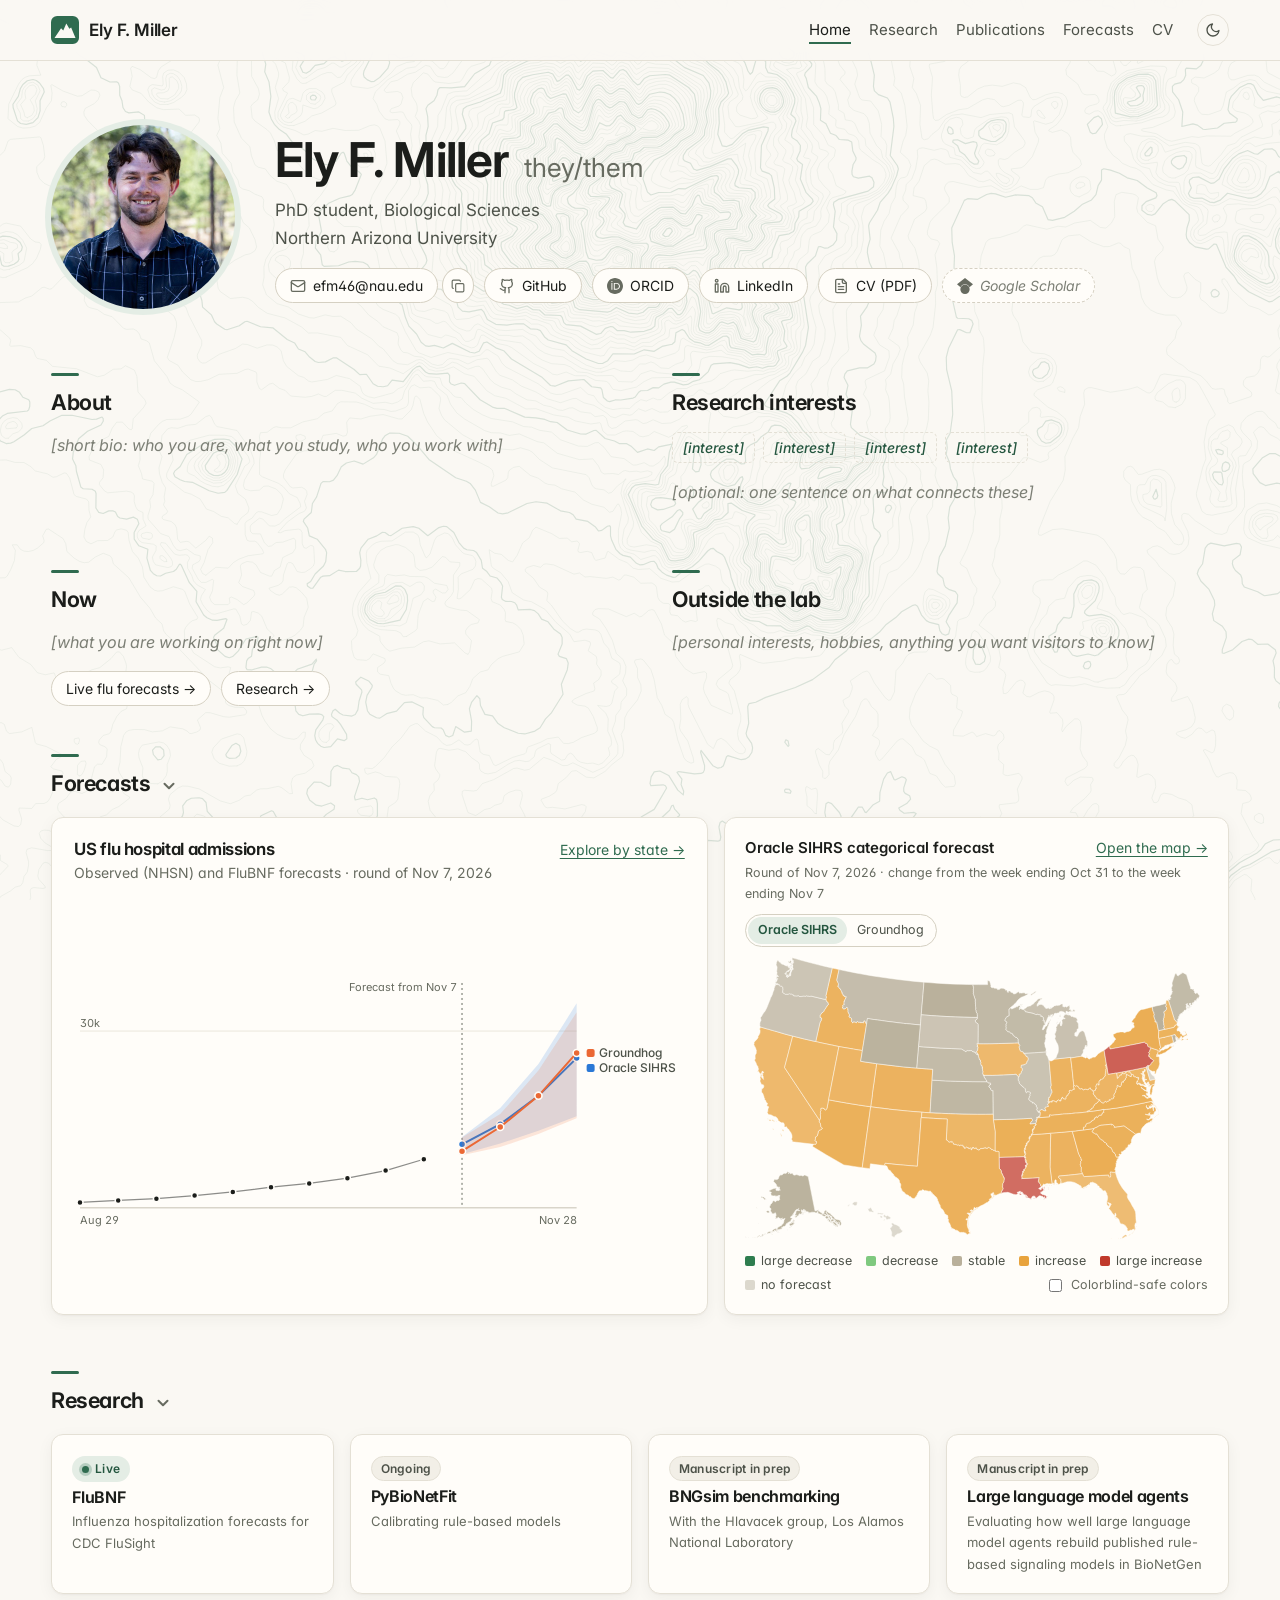
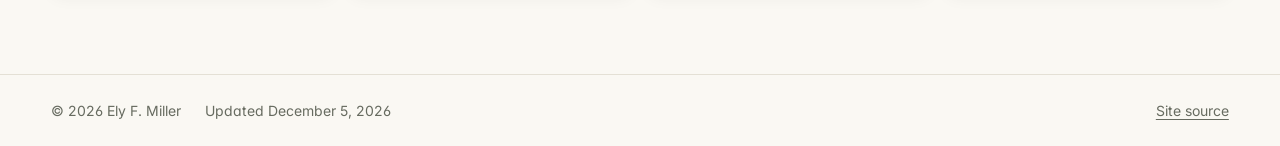
==== index.html @ 59edf456 "San Francisco Peaks site icon and header mark" ====
<!doctype html>
<html lang="en">
<head>
  <meta charset="utf-8">
  <meta name="viewport" content="width=device-width, initial-scale=1">
  <title>Ely F. Miller</title>
  <!-- TODO(Ely): one-sentence meta description for search results -->
  <meta name="description" content="Ely F. Miller, PhD student in Biological Sciences at Northern Arizona University.">
  <link rel="canonical" href="https://elymiller.com/">
  <link rel="icon" href="favicon.ico" sizes="any">
  <link rel="icon" href="images/icon.svg" type="image/svg+xml">
  <link rel="icon" href="images/favicon-32.png" type="image/png" sizes="32x32">
  <link rel="apple-touch-icon" href="images/apple-touch-icon.png">
  <meta property="og:type" content="profile">
  <meta property="og:site_name" content="Ely F. Miller">
  <meta property="og:title" content="Ely F. Miller">
  <meta property="og:description" content="Ely F. Miller, PhD student in Biological Sciences at Northern Arizona University.">
  <meta property="og:url" content="https://elymiller.com/">
  <meta property="og:image" content="https://elymiller.com/images/og-card.jpg">
  <meta property="og:image:width" content="1200">
  <meta property="og:image:height" content="630">
  <meta property="og:image:alt" content="Ely F. Miller, PhD student, Biological Sciences, Northern Arizona University">
  <meta name="twitter:card" content="summary_large_image">
  <script type="application/ld+json">
  {
    "@context": "https://schema.org",
    "@type": "Person",
    "@id": "https://elymiller.com/#ely",
    "name": "Ely F. Miller",
    "alternateName": ["Ely Miller", "Ely Finn Miller"],
    "url": "https://elymiller.com/",
    "image": "https://elymiller.com/images/ely.jpg",
    "jobTitle": "PhD student, Biological Sciences",
    "affiliation": {
      "@type": "CollegeOrUniversity",
      "name": "Northern Arizona University",
      "url": "https://nau.edu"
    },
    "email": "mailto:efm46@nau.edu",
    "sameAs": [
      "https://orcid.org/0000-0003-3480-8377",
      "https://github.com/elyfmiller",
      "https://linkedin.com/in/elymiller"
    ]
  }
  </script>
  <script>try{var t=localStorage.getItem("theme");if(t)document.documentElement.setAttribute("data-theme",t)}catch(e){}</script>
  <link rel="preconnect" href="https://fonts.googleapis.com">
  <link rel="preconnect" href="https://fonts.gstatic.com" crossorigin>
  <link rel="stylesheet" href="https://fonts.googleapis.com/css2?family=Inter:wght@400;500;600;700&display=swap">
  <link rel="stylesheet" href="assets/css/site.css">
  <script src="assets/js/site.js" defer></script>
  <script src="assets/js/usmap.js" defer></script>
  <script src="assets/js/home.js" defer></script>
</head>
<body>
<a class="skip" href="#main">Skip to content</a>
<header class="site-header">
  <div class="inner">
    <a class="brand" href="./">Ely F. Miller</a>
    <nav class="nav" aria-label="Main">
      <a href="./" aria-current="page">Home</a>
      <a href="research.html">Research</a>
      <a href="publications.html">Publications</a>
      <a href="forecasts.html">Forecasts</a>
      <a href="cv.html">CV</a>
    </nav>
    <button class="theme-toggle" type="button" aria-label="Toggle dark mode"></button>
  </div>
</header>

<main id="main">
  <section class="hero">
    <img class="photo" src="images/ely.jpg" alt="Ely F. Miller" width="168" height="168">
    <div>
      <h1>Ely F. Miller <span class="pronouns">they/them</span></h1>
      <p class="affil">PhD student, Biological Sciences<br>Northern Arizona University</p>
      <ul class="links" aria-label="Contact and profiles">
        <li><a href="mailto:efm46@nau.edu"><svg class="ic" aria-hidden="true"><use href="assets/icons.svg#mail"/></svg>efm46@nau.edu</a></li>
        <li><a href="https://github.com/elyfmiller"><svg class="ic" aria-hidden="true"><use href="assets/icons.svg#github"/></svg>GitHub</a></li>
        <li><a href="https://orcid.org/0000-0003-3480-8377"><svg class="ic" aria-hidden="true"><use href="assets/icons.svg#orcid"/></svg>ORCID</a></li>
        <li><a href="https://linkedin.com/in/elymiller"><svg class="ic" aria-hidden="true"><use href="assets/icons.svg#linkedin"/></svg>LinkedIn</a></li>
        <li><a href="files/Ely_Miller_CV.pdf"><svg class="ic" aria-hidden="true"><use href="assets/icons.svg#file"/></svg>CV (PDF)</a></li>
        <!-- TODO(Ely): replace href="#" with your Google Scholar profile URL -->
        <li><a class="todo-link" href="#"><svg class="ic" aria-hidden="true"><use href="assets/icons.svg#scholar"/></svg>Google Scholar</a></li>
      </ul>
    </div>
  </section>

  <div class="home-grid">
  <section>
    <h2>About</h2>
    <!-- TODO(Ely): short bio, 3–5 sentences, in your own words -->
    <p class="todo">short bio: who you are, what you study, who you work with</p>
  </section>

  <section>
    <h2>Research interests</h2>
    <!-- TODO(Ely): 4–6 short interest tags, then (optional) one sentence tying them together -->
    <ul class="tags">
      <li class="todo">interest</li>
      <li class="todo">interest</li>
      <li class="todo">interest</li>
      <li class="todo">interest</li>
    </ul>
    <p class="todo" style="margin-top:16px">optional: one sentence on what connects these</p>
  </section>

  <section>
    <h2>Now</h2>
    <!-- TODO(Ely): one or two lines on what you are working on this term; the
         links below point at pages that already exist -->
    <p class="todo">what you are working on right now</p>
    <ul class="links">
      <li><a href="forecasts.html">Live flu forecasts →</a></li>
      <li><a href="research.html">Research →</a></li>
    </ul>
  </section>

  <section>
    <h2>Outside the lab</h2>
    <!-- TODO(Ely): personal interests (optional, per the BIO 558 guidelines) -->
    <p class="todo">personal interests, hobbies, anything you want visitors to know</p>
  </section>
  </div>

  <!-- folded sections: open by default; the reader can close either -->
  <details class="fold" id="home-forecasts" open>
    <summary><h2>Forecasts</h2><svg class="chev" aria-hidden="true" viewBox="0 0 16 16"><path d="M4 6l4 4 4-4"/></svg></summary>
    <div class="home-fc">
      <div class="card spark" id="home-spark">
        <div class="spark-head">
          <h3>US flu hospital admissions</h3>
          <a class="go" href="forecasts.html">Explore by state →</a>
        </div>
        <p class="meta spark-meta">Observed (NHSN) and FluBNF forecasts</p>
        <div class="spark-plot"></div>
      </div>
      <div class="card map-card" id="home-map-card">
        <div class="map-head">
          <p class="map-title"><span id="home-map-model">Oracle SIHRS</span> categorical forecast</p>
          <a class="go" href="forecasts.html">Open the map →</a>
        </div>
        <p class="meta" id="home-map-when"></p>
        <div class="map-controls">
          <div class="seg" id="home-map-models" role="group" aria-label="Map model">
            <button type="button" data-v="oracle" aria-pressed="true">Oracle SIHRS</button>
            <button type="button" data-v="groundhog" aria-pressed="false">Groundhog</button>
          </div>
        </div>
        <div id="home-map"></div>
        <p class="map-legend" id="home-map-legend"></p>
      </div>
    </div>
  </details>

  <details class="fold" id="home-research" open>
    <summary><h2>Research</h2><svg class="chev" aria-hidden="true" viewBox="0 0 16 16"><path d="M4 6l4 4 4-4"/></svg></summary>
    <div class="featured">
      <a class="card" href="research.html#flubnf"><span class="badge live">Live</span>
        <h3>FluBNF</h3><p class="meta">Influenza hospitalization forecasts for CDC FluSight</p></a>
      <a class="card" href="research.html#pybnf"><span class="badge">Ongoing</span>
        <h3>PyBioNetFit</h3><p class="meta">Calibrating rule-based models</p></a>
      <a class="card" href="research.html#bngsim"><span class="badge">Manuscript in prep</span>
        <h3>BNGsim benchmarking</h3><p class="meta">With the Hlavacek group, Los Alamos National Laboratory</p></a>
      <a class="card" href="research.html#llm-agents"><span class="badge">Manuscript in prep</span>
        <h3>Large language model agents</h3><p class="meta">Evaluating how well large language model agents rebuild published rule-based signaling models in BioNetGen</p></a>
    </div>
  </details>
</main>

<footer class="site-footer">
  <div class="inner">
    <span>© <span id="year">2026</span> Ely F. Miller</span>
    <a href="https://github.com/elyfmiller/elyfmiller.github.io">Site source</a>
  </div>
</footer>
<!-- Cloudflare Web Analytics --><script type='module' src='https://static.cloudflareinsights.com/beacon.min.js' data-cf-beacon='{"token": "0192b30b4e644f01b9b6b299fce53ac3"}'></script><!-- End Cloudflare Web Analytics -->
</body>
</html>
---- assets/css/site.css ----
/* elymiller.com — one stylesheet for every page.
   One sans-serif (Inter, system fallback), one accent (pine), light + dark. */

/* Palette "Ponderosa": warm paper, pine-green accent; dark mode is a
   Flagstaff dark-sky night. Chart series colors are validated against both
   surfaces (scripts: dataviz validate_palette.js). */
:root {
  color-scheme: light;
  --bg: #faf8f3;
  --surface: #f2efe7;
  --card: #fffdf9;
  --ink: #1b1d1a;
  --ink-2: #4d5249;
  --muted: #676b60;
  --rule: #e4e0d5;
  --rule-2: #d5d0c2;
  --accent: #2f6b4f;          /* the one accent: pine */
  --accent-soft: #e4ede5;
  --accent-ink: #24563f;
  --todo: #7c7f75;
  --shadow: 0 1px 2px rgb(40 36 20 / 0.04), 0 4px 16px rgb(40 36 20 / 0.05);

  /* chart roles (validated categorical slots 1-3 + neutral baseline) */
  --chart-surface: #faf8f3;
  --grid: #ebe7dc;
  --axis: #c6c1b3;
  --obs: #1b1d1a;
  --s-oracle: #2a78d6;
  --s-groundhog: #eb6834;
  --s-ensemble: #1baf7a;
  --s-baseline: #898781;

  /* rate-change map: FluBNF's scale (flubnf app/ui/static/nau.css), the
     same in both themes, and its colourblind-safe alternative */
  --cat-0: #2e7d4f; --cat-1: #7fc97f; --cat-2: #b9b09b; --cat-3: #e8a33d; --cat-4: #c0392b;
  --cvd-0: #2c7bb6; --cvd-1: #abd9e9; --cvd-2: #b9b09b; --cvd-3: #fdae61; --cvd-4: #d7191c;
  --map-nodata: #dcd8cd;

  /* background contours (assets/img/topo.svg) */
  --topo-ink: rgb(47 107 79 / 0.16);

  --font: "Inter", system-ui, -apple-system, "Segoe UI", Roboto, sans-serif;
  --measure: 46rem;
  --wide: 64rem;
  --page: 90rem;                          /* widest the layout grows */
  --gutter: clamp(16px, 4vw, 56px);       /* side padding, scales with the window */
  --prose: 72ch;                          /* longest comfortable text line */
  --radius: 12px;
}

@media (prefers-color-scheme: dark) {
  :root:where(:not([data-theme="light"])) {
    color-scheme: dark;
    --bg: #0e1116;
    --surface: #151920;
    --card: #12161c;
    --ink: #eef0ea;
    --ink-2: #b9beb3;
    --muted: #8d9389;
    --rule: #232830;
    --rule-2: #313741;
    --accent: #8fd1a8;
    --accent-soft: #1a2a21;
    --accent-ink: #a6dcba;
    --todo: #858a80;
    --shadow: none;
    --chart-surface: #0e1116;
    --grid: #1f242b;
    --axis: #3a4048;
    --obs: #eef0ea;
    --s-oracle: #3987e5;
    --s-groundhog: #d95926;
    --s-ensemble: #199e70;
    --s-baseline: #9a988f;
    --map-nodata: #2a3038;
    --topo-ink: rgb(143 209 168 / 0.12);
  }
}
:root[data-theme="dark"] {
  color-scheme: dark;
  --bg: #0e1116;
  --surface: #151920;
  --card: #12161c;
  --ink: #eef0ea;
  --ink-2: #b9beb3;
  --muted: #8d9389;
  --rule: #232830;
  --rule-2: #313741;
  --accent: #8fd1a8;
  --accent-soft: #1a2a21;
  --accent-ink: #a6dcba;
  --todo: #858a80;
  --shadow: none;
  --chart-surface: #0e1116;
  --grid: #1f242b;
  --axis: #3a4048;
  --obs: #eef0ea;
  --s-oracle: #3987e5;
  --s-groundhog: #d95926;
  --s-ensemble: #199e70;
  --s-baseline: #9a988f;
  --map-nodata: #2a3038;
  --topo-ink: rgb(143 209 168 / 0.12);
}

*, *::before, *::after { box-sizing: border-box; }
html { -webkit-text-size-adjust: 100%; }
body {
  margin: 0;
  background: var(--bg);
  color: var(--ink);
  font-family: var(--font);
  font-size: 17px;
  line-height: 1.65;
  font-feature-settings: "cv11", "ss01";
}
/* site-wide background: unlabelled contour lines of the terrain around
   Flagstaff (scripts/build_topo.py), drawn as a mask so the colour follows
   the theme */
body::before {
  content: ""; position: fixed; inset: 0; z-index: -1; pointer-events: none;
  background: var(--topo-ink);
  -webkit-mask: url("../img/topo.svg") center / cover no-repeat;
  mask: url("../img/topo.svg") center / cover no-repeat;
}
img { max-width: 100%; height: auto; display: block; }
a { color: var(--accent); text-decoration-thickness: 1px; text-underline-offset: 3px; }
a:hover { text-decoration-thickness: 2px; }
:focus-visible { outline: 2px solid var(--accent); outline-offset: 2px; border-radius: 4px; }

.skip { position: absolute; left: -999px; }
.skip:focus { left: 16px; top: 8px; background: var(--bg); padding: 4px 8px; z-index: 10; }

/* ---------- header / nav ---------- */
.site-header {
  border-bottom: 1px solid var(--rule);
  position: sticky; top: 0; z-index: 5;
  background: color-mix(in srgb, var(--bg) 92%, transparent);
  backdrop-filter: saturate(1.2) blur(8px);
}
.site-header .inner {
  max-width: var(--page); margin: 0 auto; padding: 14px var(--gutter);
  display: flex; align-items: center; gap: 24px; flex-wrap: wrap;
}
.brand { font-weight: 600; color: var(--ink); text-decoration: none; letter-spacing: -0.01em; display: inline-flex; align-items: center; gap: 10px; }
/* the San Francisco Peaks mark (scripts/build_icons.py), cut out of an
   accent tile so it follows the theme */
.brand::before {
  content: ""; flex: none; width: 28px; height: 28px; background: var(--accent);
  -webkit-mask: url("../img/mark.svg") center / contain no-repeat;
  mask: url("../img/mark.svg") center / contain no-repeat;
}
.nav { display: flex; gap: 4px 18px; flex-wrap: wrap; margin-left: auto; align-items: center; }
.nav a { color: var(--ink-2); text-decoration: none; font-size: 15px; padding: 2px 0; }
.nav a:hover { color: var(--ink); }
.nav a[aria-current="page"] { color: var(--ink); box-shadow: inset 0 -2px 0 var(--accent); }
.theme-toggle {
  border: 1px solid var(--rule); background: transparent; color: var(--ink-2);
  border-radius: 999px; width: 32px; height: 32px; cursor: pointer;
  display: inline-grid; place-items: center; padding: 0;
}
.theme-toggle:hover { color: var(--ink); border-color: var(--muted); }
.theme-toggle svg { width: 16px; height: 16px; }

/* ---------- layout ---------- */
main { max-width: var(--page); margin: 0 auto; padding: clamp(36px, 5vw, 64px) var(--gutter) 80px; }
/* long-form text keeps a readable line length inside the wide layout */
main > p, main section > p, .lede, p.todo, .people, .cv-text, details.table-view, .chart-note,
.cv-body .cv-row h3, .cv-body .cv-row .meta, .cv-body .cv-row ul, .pub-list > li > div { max-width: var(--prose); }
h1, h2, h3 { line-height: 1.2; letter-spacing: -0.02em; font-weight: 650; }
h1 { font-size: clamp(2rem, 5vw, 2.6rem); margin: 0 0 8px; }
h2 { font-size: 1.35rem; margin: 64px 0 16px; }
main h2::before { content: ""; display: block; width: 28px; height: 3px; border-radius: 2px; background: var(--accent); margin-bottom: 14px; }
.card h2::before, .project h2::before { display: none; }
h3 { font-size: 1.05rem; margin: 28px 0 6px; }
p { margin: 0 0 16px; }
.lede { color: var(--ink-2); font-size: 1.1rem; }
.eyebrow { font-size: 13px; text-transform: uppercase; letter-spacing: 0.08em; color: var(--muted); margin: 0 0 8px; }
section > h2:first-child { margin-top: 0; }
section + section { margin-top: 64px; }
hr { border: 0; border-top: 1px solid var(--rule); margin: 48px 0; }

/* ---------- prose placeholders (Ely writes these) ---------- */
.todo {
  color: var(--todo); font-style: italic; font-size: 0.95em;
}
.todo::before { content: "["; } .todo::after { content: "]"; }
p.todo, li.todo, div.todo { display: block; }

/* ---------- home hero ---------- */
.hero { display: grid; grid-template-columns: 184px 1fr; gap: 40px; align-items: center; }
.hero h1 { font-size: clamp(2.2rem, 5.5vw, 3rem); }
.photo {
  width: 184px; height: 184px; border-radius: 50%; object-fit: cover;
  background: var(--surface); box-shadow: 0 0 0 6px var(--accent-soft);
}
.photo-slot {
  display: grid; place-items: center; color: var(--todo); font-size: 13px; font-style: italic; text-align: center; padding: 16px;
}
.pronouns { color: var(--muted); font-weight: 400; font-size: 0.55em; letter-spacing: 0; margin-left: 6px; white-space: nowrap; }
.affil { margin: 4px 0 16px; color: var(--ink-2); }
.links { display: flex; flex-wrap: wrap; gap: 8px 10px; padding: 0; margin: 0; list-style: none; }
.links a, .btn {
  display: inline-flex; align-items: center; gap: 7px;
  border: 1px solid var(--rule-2); border-radius: 999px; padding: 5px 14px;
  font-size: 14px; color: var(--ink); text-decoration: none; background: var(--card);
}
.links a:hover, .btn:hover { border-color: var(--accent); color: var(--accent); }
.btn.primary { background: var(--accent); border-color: var(--accent); color: var(--bg); font-weight: 500; }
.btn.primary:hover { color: var(--bg); filter: brightness(1.08); }
.ic { width: 16px; height: 16px; flex: none; color: var(--muted); }
.links li.has-copy { display: inline-flex; gap: 4px; }
.copy-btn {
  display: inline-grid; place-items: center; align-self: stretch; aspect-ratio: 1; min-width: 32px; padding: 0; cursor: pointer;
  border: 1px solid var(--rule-2); border-radius: 50%; background: var(--card); color: var(--ink);
}
.copy-btn:hover { border-color: var(--accent); }
.copy-btn:hover .ic { color: var(--accent); }
.copy-btn .ic { width: 14px; height: 14px; }
.sr-only { position: absolute; width: 1px; height: 1px; overflow: hidden; clip: rect(0 0 0 0); white-space: nowrap; }
a:hover .ic, .btn.primary .ic { color: currentColor; }
.links .todo-link { color: var(--todo); font-style: italic; border-style: dashed; }

.tags { display: flex; flex-wrap: wrap; gap: 8px; padding: 0; margin: 0; list-style: none; }
.tags li { background: var(--accent-soft); color: var(--accent-ink); border-radius: 6px; padding: 3px 10px; font-size: 14px; font-weight: 500; }
.tags li.todo { background: transparent; border: 1px dashed var(--rule); }

/* ---------- entries (research, CV, pubs) ---------- */
.entry { padding: 20px 0; border-top: 1px solid var(--rule); }
.entry:first-of-type { border-top: 0; padding-top: 0; }
.entry h3 { margin: 0 0 4px; }
.meta { color: var(--muted); font-size: 14px; margin: 0 0 8px; }
.people { font-size: 15px; color: var(--ink-2); margin: 8px 0 0; }
.people strong { font-weight: 600; color: var(--ink); }
.cv-row { display: grid; grid-template-columns: 9rem 1fr; gap: 4px 24px; padding: 14px 0; border-top: 1px solid var(--rule); }
.cv-row:first-of-type { border-top: 0; }
.cv-row .when { color: var(--muted); font-size: 14px; padding-top: 2px; font-variant-numeric: tabular-nums; }
.cv-row h3 { margin: 0; font-size: 1rem; }
.pubs { padding-left: 1.2em; }
.pubs li { margin-bottom: 14px; }

/* CV-style bullet lists and skill table */
.cv-row ul, .entry ul { margin: 6px 0 0; padding-left: 1.1em; font-size: 15px; color: var(--ink-2); }
.cv-row li, .entry li { margin-bottom: 6px; }
.cv-text { font-size: 15px; color: var(--ink-2); margin: 4px 0; }
.cv-row .meta { margin-bottom: 4px; }
.toc { margin-top: 24px; font-size: 14px; color: var(--muted); line-height: 2; }
.toc a { color: var(--ink-2); text-decoration: none; white-space: nowrap; }
.toc a:hover { color: var(--accent); }
.skills { display: grid; grid-template-columns: 12rem 1fr; gap: 10px 24px; margin: 0; font-size: 15px; }
.skills dt { font-weight: 600; }
.skills dd { margin: 0; color: var(--ink-2); }
.entry h3 .meta { font-weight: 400; font-size: 14px; }
section[id] { scroll-margin-top: 80px; }

/* ---------- footer ---------- */
.site-footer { border-top: 1px solid var(--rule); color: var(--muted); font-size: 14px; }
.site-footer .inner { max-width: var(--page); margin: 0 auto; padding: 24px var(--gutter); display: flex; gap: 12px 24px; flex-wrap: wrap; justify-content: space-between; }
.site-footer a { color: var(--muted); }
.site-footer .updated { margin-right: auto; }

/* ---------- forecast page ---------- */
.controls { display: flex; flex-wrap: wrap; gap: 12px 20px; align-items: end; margin: 24px 0 12px; }
.control { display: flex; flex-direction: column; gap: 4px; font-size: 13px; color: var(--muted); }
.control select {
  font: inherit; font-size: 15px; color: var(--ink); background: var(--bg);
  border: 1px solid var(--rule); border-radius: 8px; padding: 6px 30px 6px 10px; min-width: 11rem;
  appearance: none;
  background-image: linear-gradient(45deg, transparent 50%, var(--muted) 50%), linear-gradient(135deg, var(--muted) 50%, transparent 50%);
  background-position: calc(100% - 15px) 55%, calc(100% - 10px) 55%;
  background-size: 5px 5px; background-repeat: no-repeat;
}
.toggles { display: flex; flex-wrap: wrap; gap: 6px 8px; }
.chip {
  display: inline-flex; align-items: center; gap: 8px; cursor: pointer; user-select: none;
  border: 1px solid var(--rule); border-radius: 999px; padding: 4px 12px 4px 10px; font-size: 14px; color: var(--ink);
  white-space: nowrap;
}
.chip input { position: absolute; opacity: 0; pointer-events: none; }
.chip .sw { width: 12px; height: 12px; border-radius: 3px; background: var(--c); }
.chip:has(input:not(:checked)) { color: var(--muted); }
.chip:has(input:not(:checked)) .sw { background: transparent; box-shadow: inset 0 0 0 1.5px var(--c); }
.chip:has(input:focus-visible) { outline: 2px solid var(--accent); outline-offset: 2px; }
.chip.baseline .sw { background: repeating-linear-gradient(90deg, var(--c) 0 4px, transparent 4px 6px); }

.chart-wrap { position: relative; margin: 8px 0 0; scroll-margin-top: 80px; }
.chart-wrap svg { width: 100%; height: auto; display: block; overflow: visible; }
.chart-wrap .grid line { stroke: var(--grid); stroke-width: 1; }
.chart-wrap .axis text { fill: var(--muted); font-size: 12px; font-variant-numeric: tabular-nums; }
.chart-wrap .axis .base { stroke: var(--axis); }
.chart-wrap .refline { stroke: var(--muted); stroke-dasharray: 2 3; }
.chart-wrap .reflabel { fill: var(--muted); font-size: 12px; }
.chart-wrap .obs-line { fill: none; stroke: var(--obs); stroke-width: 1.5; opacity: 0.55; }
.chart-wrap .obs-dot { fill: var(--obs); stroke: var(--chart-surface); stroke-width: 2; }
.chart-wrap .obs-dot.later { fill: var(--chart-surface); stroke: var(--obs); stroke-width: 1.5; }
.chart-wrap .crosshair { stroke: var(--muted); stroke-width: 1; }
.chart-wrap .dlabel { font-size: 12px; fill: var(--ink-2); }
.tooltip {
  position: absolute; pointer-events: none; z-index: 3;
  background: var(--bg); border: 1px solid var(--rule); border-radius: 8px;
  box-shadow: 0 6px 24px rgb(0 0 0 / 0.12); padding: 10px 12px; font-size: 13px; line-height: 1.45;
  min-width: 14rem; max-width: 20rem;
}
.tooltip .tt-date { font-weight: 600; margin-bottom: 4px; }
.tooltip table { border-collapse: collapse; width: 100%; font-variant-numeric: tabular-nums; }
.tooltip td { padding: 1px 0; vertical-align: top; }
.tooltip td + td { text-align: right; padding-left: 12px; }
.tooltip .key { display: inline-block; width: 10px; height: 10px; border-radius: 2px; margin-right: 6px; vertical-align: -1px; }
.tooltip .rng { color: var(--muted); font-size: 12px; }
.legend { display: flex; flex-wrap: wrap; gap: 6px 18px; font-size: 13px; color: var(--ink-2); margin: 12px 0 0; padding: 0; list-style: none; }
.legend .k { display: inline-block; vertical-align: -2px; margin-right: 6px; }
.chart-note { font-size: 13px; color: var(--muted); margin-top: 12px; }
.empty { padding: 40px 0; color: var(--muted); text-align: center; }
/* forecast page: controls + rate-change map, actions under the chart */
.fc-top { display: grid; grid-template-columns: minmax(0, 1fr); gap: 0 32px; align-items: start; }
/* wide screens: the map stays in view beside the chart, so a click on a
   state updates the chart next to it */
@media (min-width: 1100px) {
  .fc-top { grid-template-columns: minmax(0, 1fr) minmax(24rem, 31rem); }
  .fc-top .fc-map-box { margin-top: 0; position: sticky; top: 76px; }
}
.control .seg { align-self: flex-start; }
.control .seg button { font-size: 13px; white-space: nowrap; }
.control select:disabled { opacity: .5; }
.fc-map-box { margin: 32px 0 12px; font-size: 13px; color: var(--muted); }
.fc-map-box > summary { cursor: pointer; margin-bottom: 8px; color: var(--ink-2); }
.fc-map-box > summary .hint { color: var(--muted); }
.map-card { padding: 16px 18px 12px; }
.map-head { display: flex; flex-wrap: wrap; justify-content: space-between; align-items: baseline; gap: 2px 16px; }
.map-title { margin: 0; font-weight: 600; font-size: 15px; color: var(--ink); }
.map-head .meta { margin: 0; font-size: 12.5px; }
.map-controls { display: flex; flex-wrap: wrap; gap: 8px; margin: 10px 0 4px; }
.map-controls .seg button { font-size: 12.5px; padding: 3px 10px; white-space: nowrap; }
.map-extra { display: flex; flex-wrap: wrap; align-items: center; gap: 6px; margin-top: 4px; }
.map-extra .hint { margin-left: auto; font-size: 12px; }
.loc-chip {
  font: inherit; font-size: 12.5px; color: var(--ink-2); background: var(--card); cursor: pointer;
  border: 1px solid var(--rule-2); border-radius: 999px; padding: 2px 10px 2px 7px;
  display: inline-flex; align-items: center; gap: 6px;
}
.loc-chip:hover { border-color: var(--accent); color: var(--ink); }
.loc-chip[aria-pressed="true"] { border-color: var(--accent); box-shadow: 0 0 0 1px var(--accent); color: var(--ink); }

/* the map itself (assets/js/usmap.js) */
.usmap-wrap { position: relative; }
.usmap { width: 100%; height: auto; display: block; touch-action: manipulation; }
.usmap-wrap.zoomed .usmap { cursor: grab; }
.usmap .st { stroke: var(--card); stroke-width: 1; cursor: pointer; stroke-linejoin: round; transition: fill-opacity .12s; }
.usmap .st:hover { stroke: var(--ink); stroke-width: 1.6; }
.usmap .st.sel { stroke: var(--accent); stroke-width: 2.8; }
.usmap .st:focus { outline: none; }
.usmap .st:focus-visible { stroke: var(--ink); stroke-width: 3; }
.usmap .c0, .map-legend .c0, .sw.c0 { fill: var(--cat-0); background: var(--cat-0); }
.usmap .c1, .map-legend .c1, .sw.c1 { fill: var(--cat-1); background: var(--cat-1); }
.usmap .c2, .map-legend .c2, .sw.c2 { fill: var(--cat-2); background: var(--cat-2); }
.usmap .c3, .map-legend .c3, .sw.c3 { fill: var(--cat-3); background: var(--cat-3); }
.usmap .c4, .map-legend .c4, .sw.c4 { fill: var(--cat-4); background: var(--cat-4); }
.usmap .nd, .sw.nd { fill: var(--map-nodata); background: var(--map-nodata); }
.map-cvd .c0 { fill: var(--cvd-0); background: var(--cvd-0); }
.map-cvd .c1 { fill: var(--cvd-1); background: var(--cvd-1); }
.map-cvd .c3 { fill: var(--cvd-3); background: var(--cvd-3); }
.map-cvd .c4 { fill: var(--cvd-4); background: var(--cvd-4); }
.usmap-tip {
  position: absolute; pointer-events: none; z-index: 3; min-width: 13rem; max-width: 16rem;
  background: var(--bg); border: 1px solid var(--rule); border-radius: 10px;
  box-shadow: 0 6px 24px rgb(0 0 0 / 0.14); padding: 9px 12px; font-size: 12.5px; line-height: 1.45; color: var(--ink-2);
}
.usmap-tip b { color: var(--ink); font-size: 13px; }
.usmap-tip .muted { color: var(--muted); }
.cat-rows { list-style: none; padding: 0; margin: 6px 0 0; font-variant-numeric: tabular-nums; }
.cat-rows li { display: flex; align-items: center; gap: 7px; }
.cat-rows li.top { color: var(--ink); font-weight: 600; }
.cat-rows .pct { margin-left: auto; padding-left: 12px; }
.sw { display: inline-block; width: 10px; height: 10px; border-radius: 2px; flex: none; }
.map-legend { display: flex; flex-wrap: wrap; align-items: center; gap: 4px 14px; font-size: 12.5px; color: var(--ink-2); margin: 10px 0 0; }
.map-legend > span { display: inline-flex; align-items: center; gap: 6px; }
.map-legend .cvd-switch { margin-left: auto; display: inline-flex; align-items: center; gap: 6px; cursor: pointer; color: var(--muted); }
.fc-actions { display: flex; flex-wrap: wrap; gap: 8px; margin-top: 16px; }
.fc-actions .btn { cursor: pointer; font-family: inherit; }
.fc-actions .btn.copied { border-color: var(--accent); color: var(--accent-ink); background: var(--accent-soft); }
.legend .scale-note { color: var(--muted); font-style: italic; }
details.table-view { margin-top: 16px; font-size: 14px; }
details.table-view summary { cursor: pointer; color: var(--ink-2); }
.table-scroll { overflow-x: auto; }
table.data { border-collapse: collapse; width: 100%; font-variant-numeric: tabular-nums; margin-top: 8px; }
table.data th, table.data td { text-align: right; padding: 6px 10px; border-bottom: 1px solid var(--rule); white-space: nowrap; }
table.data th:first-child, table.data td:first-child { text-align: left; }
table.data th { font-weight: 600; color: var(--ink-2); font-size: 13px; }

.model-cards { display: grid; grid-template-columns: repeat(auto-fit, minmax(16rem, 1fr)); gap: 16px; margin-top: 16px; }
.card { border: 1px solid var(--rule); border-radius: var(--radius); padding: 18px 20px; background: var(--card); box-shadow: var(--shadow); }
.card h3 { margin: 0 0 2px; display: flex; align-items: center; gap: 8px; }
.card h3 .sw { width: 12px; height: 12px; border-radius: 3px; background: var(--c); flex: none; }
.card code { font-size: 13px; color: var(--muted); }
.disease { display: grid; grid-template-columns: 9rem 1fr; gap: 4px 24px; padding: 14px 0; border-top: 1px solid var(--rule); }
.disease:first-of-type { border-top: 0; }
.status { font-size: 12px; font-weight: 600; text-transform: uppercase; letter-spacing: 0.06em; color: var(--muted); }
.status.live { color: var(--accent); }


/* ---------- shared bits ---------- */
.badge {
  display: inline-flex; align-items: center; gap: 6px; font-size: 12px; font-weight: 600;
  letter-spacing: 0.02em; padding: 2px 9px; border-radius: 999px; white-space: nowrap;
  background: var(--surface); color: var(--ink-2); border: 1px solid var(--rule);
}
.badge.live { background: var(--accent-soft); color: var(--accent-ink); border-color: transparent; }
.badge.live::before { content: ""; width: 7px; height: 7px; border-radius: 50%; background: var(--accent); box-shadow: 0 0 0 3px color-mix(in srgb, var(--accent) 25%, transparent); }
.pill-links { display: flex; flex-wrap: wrap; gap: 6px 8px; margin: 14px 0 0; padding: 0; list-style: none; }
.pill-links a {
  display: inline-flex; align-items: center; gap: 5px; font-size: 13px; font-weight: 500;
  padding: 3px 10px; border-radius: 999px; border: 1px solid var(--rule-2); color: var(--ink); text-decoration: none;
}
.pill-links a, .pill-links button { font-family: inherit; background: var(--card); cursor: pointer; }
.pill-links button {
  display: inline-flex; align-items: center; gap: 5px; font-size: 13px; font-weight: 500;
  padding: 3px 10px; border-radius: 999px; border: 1px solid var(--rule-2); color: var(--ink-2);
}
.pill-links a:hover, .pill-links button:hover { border-color: var(--accent); color: var(--accent); }
.pill-links button.copied, .copy-btn.copied { border-color: var(--accent); color: var(--accent-ink); background: var(--accent-soft); }
.pill-links button.copied .ic, .copy-btn.copied .ic { color: var(--accent); }
.pill-links .ic { width: 13px; height: 13px; }
details.more { margin-top: 6px; }
details.more > summary {
  cursor: pointer; font-size: 14px; color: var(--accent); list-style: none; display: inline-flex; align-items: center; gap: 6px;
}
details.more > summary::-webkit-details-marker { display: none; }
details.more > summary::before { content: "+"; font-weight: 600; width: 1em; text-align: center; }
details.more[open] > summary::before { content: "–"; }
details.more[open] > summary .closed, details.more:not([open]) > summary .opened { display: none; }

/* ---------- home: current work strip ---------- */
.featured { display: grid; gap: 16px; grid-template-columns: repeat(2, minmax(0, 1fr)); }
.home-grid { display: grid; grid-template-columns: repeat(auto-fit, minmax(min(100%, 26rem), 1fr)); gap: 0 clamp(32px, 5vw, 72px); margin-top: 64px; }
.home-grid > section { margin-top: 0; padding-bottom: 48px; }
.home-grid > section h2 { margin-top: 0; }
.featured .card { display: block; text-decoration: none; color: var(--ink); transition: border-color .15s, transform .15s; }
.featured a.card:hover { border-color: var(--accent); transform: translateY(-1px); }
.featured .card h3 { margin: 6px 0 4px; font-size: 1rem; }
.featured .card .meta { margin: 0; font-size: 13px; }
.spark { padding: 20px 22px 14px; }
/* home: the forecast chart and the map side by side on wide screens */
.home-fc { display: grid; gap: 16px; grid-template-columns: minmax(0, 1fr); align-items: stretch; }
.home-fc .map-card .go { font-size: 14px; color: var(--accent); }
.home-fc .map-card > .meta { margin: 2px 0 0; font-size: 12.5px; }

/* home: sections the reader can fold away (open by default) */
details.fold > summary {
  list-style: none; cursor: pointer; display: flex; align-items: flex-end; gap: 10px;
  margin: 0 0 20px; width: fit-content;
}
details.fold > summary::-webkit-details-marker { display: none; }
details.fold > summary h2 { margin: 0; }
details.fold + details.fold { margin-top: 56px; }
details.fold:not([open]) > summary { margin-bottom: 0; }
.chev {
  width: 18px; height: 18px; margin-bottom: 2px; fill: none; stroke: var(--muted);
  stroke-width: 1.8; stroke-linecap: round; stroke-linejoin: round; transition: transform .15s;
}
details.fold:not([open]) .chev { transform: rotate(-90deg); }
details.fold > summary:hover .chev { stroke: var(--accent); }
.spark-head { display: flex; justify-content: space-between; align-items: baseline; gap: 12px; flex-wrap: wrap; }
.spark-head h3 { margin: 0; font-size: 1.05rem; }
.spark-head .meta { margin: 0; }
.spark svg { width: 100%; height: auto; display: block; margin-top: 10px; overflow: visible; }
.spark .go { font-size: 14px; color: var(--accent); }
.spark .s-band { opacity: 0.16; }
.spark .s-line { fill: none; stroke-width: 2; stroke-linecap: round; }
.spark .s-obs { fill: var(--obs); stroke: var(--card); stroke-width: 1.5; }
.spark .s-obs-line { fill: none; stroke: var(--obs); stroke-width: 1.25; opacity: .5; }
.spark .s-ref { stroke: var(--muted); stroke-dasharray: 2 3; }
.spark text { font-size: 11px; fill: var(--muted); font-variant-numeric: tabular-nums; }
.spark text.lab { fill: var(--ink-2); font-size: 12px; font-weight: 500; }
@media (min-width: 1100px) {
  .featured { grid-template-columns: repeat(4, minmax(0, 1fr)); }
  .home-fc { grid-template-columns: minmax(0, 1.3fr) minmax(0, 1fr); }
  .home-fc .spark { display: flex; flex-direction: column; }
  .home-fc .spark .spark-plot { flex: 1; display: flex; align-items: center; }
  .home-fc .spark .spark-plot svg { width: 100%; }
}

/* ---------- research: project cards ---------- */
.project {
  background: var(--card); border: 1px solid var(--rule); border-radius: var(--radius);
  padding: 22px 24px; box-shadow: var(--shadow); margin: 0 0 16px; scroll-margin-top: 90px;
}
.project-head { display: flex; justify-content: space-between; align-items: flex-start; gap: 12px; }
.project h3 { margin: 0 0 4px; font-size: 1.1rem; }
.project .meta { margin: 0 0 12px; }
.project ul { margin: 6px 0 0; padding-left: 1.1em; font-size: 15px; color: var(--ink-2); }
.project li { margin-bottom: 6px; }
.project .lead { font-size: 15px; color: var(--ink-2); margin: 0; }
.project-foot { margin-top: 16px; padding-top: 14px; border-top: 1px solid var(--rule); }
.project-foot .people { margin: 0 0 4px; font-size: 14px; }
.project .pill-links { padding: 0; margin-top: 12px; font-size: inherit; color: inherit; }
.project .pill-links li { margin: 0; }
.project-list { display: grid; grid-template-columns: repeat(auto-fit, minmax(min(100%, 30rem), 1fr)); gap: 16px; align-items: start; }
.project-list .project { margin: 0; }
.project-grid { display: grid; grid-template-columns: repeat(auto-fit, minmax(min(100%, 21rem), 1fr)); gap: 16px; align-items: start; }
.project-grid .project { margin: 0; }

/* ---------- publications ---------- */
.pub-layout { display: grid; grid-template-columns: minmax(0, 1fr); gap: 0 clamp(40px, 5vw, 80px); }
@media (min-width: 1200px) {
  .pub-layout { grid-template-columns: minmax(0, 1.7fr) minmax(0, 1fr); }
  .pub-layout > div > section:first-child h2 { margin-top: 0; }
  .pub-side .pub-list > li { grid-template-columns: 3.5rem 1fr; }
}
.pub-tools { display: flex; align-items: center; gap: 8px; margin: 0 0 14px; font-size: 13px; color: var(--muted); }
.seg { display: inline-flex; border: 1px solid var(--rule-2); border-radius: 999px; padding: 2px; background: var(--card); }
.seg button {
  font: inherit; font-size: 13px; border: 0; background: transparent; color: var(--ink-2);
  padding: 3px 12px; border-radius: 999px; cursor: pointer;
}
.seg button[aria-pressed="true"] { background: var(--accent-soft); color: var(--accent-ink); font-weight: 600; }
.pub-list { list-style: none; padding: 0; margin: 0; }
.pub-list > li {
  display: grid; grid-template-columns: 4.5rem 1fr; gap: 4px 20px; padding: 16px 0; border-top: 1px solid var(--rule);
  font-size: 15px; color: var(--ink-2); line-height: 1.6;
}
.pub-list > li:first-child { border-top: 0; }
.pub-list .yr { font-weight: 600; color: var(--ink); font-variant-numeric: tabular-nums; font-size: 15px; }
.pub-list .ttl { color: var(--ink); font-weight: 550; display: block; margin: 2px 0; }
.pub-list strong { color: var(--accent-ink); font-weight: 650; background: var(--accent-soft); border-radius: 4px; padding: 0 2px; margin: 0 -2px; }
.pub-list .venue em { color: var(--ink); }
.pub-list .pill-links { margin-top: 8px; padding: 0; }

/* ---------- CV ---------- */
.cv-top { display: flex; flex-wrap: wrap; align-items: center; gap: 12px 16px; margin: 20px 0 0; }
.cv-summary {
  display: grid; grid-template-columns: repeat(auto-fit, minmax(min(100%, 14rem), 1fr)); gap: 1px; margin: 32px 0 0;
  background: var(--rule); border: 1px solid var(--rule); border-radius: var(--radius); overflow: hidden;
}
.cv-summary div { background: var(--card); padding: 14px 18px; }
.cv-summary dt { font-size: 12px; text-transform: uppercase; letter-spacing: .07em; color: var(--muted); margin: 0 0 4px; }
.cv-summary dd { margin: 0; font-weight: 550; font-size: 15px; line-height: 1.4; }
.cv-layout { display: grid; grid-template-columns: 12rem minmax(0, 1fr); gap: 48px; margin-top: 48px; align-items: start; }
.cv-rail { position: sticky; top: 84px; font-size: 14px; }
.cv-rail ol { list-style: none; margin: 0; padding: 0; border-left: 2px solid var(--rule); }
.cv-rail a {
  display: block; padding: 5px 0 5px 14px; margin-left: -2px; border-left: 2px solid transparent;
  color: var(--muted); text-decoration: none; line-height: 1.35;
}
.cv-rail a:hover { color: var(--ink); }
.cv-rail a[aria-current="true"] { color: var(--accent-ink); border-left-color: var(--accent); font-weight: 600; }
.cv-body > section:first-child h2 { margin-top: 0; }
.cv-body .cv-row { grid-template-columns: 8.5rem 1fr; border-top: 0; padding: 0; gap: 0 28px; }
.cv-body .cv-row > div:last-child { position: relative; padding: 0 0 26px 22px; border-left: 2px solid var(--rule); }
.cv-body .cv-row:last-of-type > div:last-child { border-left-color: transparent; padding-bottom: 4px; }
.cv-body .cv-row > div:last-child::before {
  content: ""; position: absolute; left: -7px; top: 6px; width: 12px; height: 12px; border-radius: 50%;
  background: var(--bg); border: 2px solid var(--rule-2);
}
.cv-body .cv-row.now > div:last-child::before { background: var(--accent); border-color: var(--accent); box-shadow: 0 0 0 4px var(--accent-soft); }
.cv-body .cv-row .when { text-align: right; padding-top: 1px; line-height: 1.4; }
.cv-row.now .when { color: var(--accent-ink); font-weight: 600; }
.cv-body .cv-row h3 { font-size: 1.02rem; }
.award-grid { display: grid; grid-template-columns: repeat(auto-fit, minmax(min(100%, 18rem), 1fr)); gap: 12px; }
.award { background: var(--card); border: 1px solid var(--rule); border-radius: var(--radius); padding: 14px 16px; display: flex; gap: 14px; align-items: flex-start; }
.award .yr { font-size: 13px; font-weight: 700; color: var(--accent-ink); background: var(--accent-soft); border-radius: 6px; padding: 2px 8px; font-variant-numeric: tabular-nums; }
.award h3 { margin: 0; font-size: 0.98rem; line-height: 1.35; }
.award .meta { margin: 2px 0 0; font-size: 13px; }
.skill-groups { display: grid; gap: 18px 40px; grid-template-columns: repeat(auto-fit, minmax(min(100%, 24rem), 1fr)); }
.skill-groups h3 { margin: 0 0 8px; font-size: 0.95rem; }
.skill-groups ul { display: flex; flex-wrap: wrap; gap: 6px; list-style: none; padding: 0; margin: 0; }
.skill-groups li { font-size: 13.5px; padding: 3px 10px; border-radius: 6px; background: var(--surface); color: var(--ink-2); border: 1px solid var(--rule); }

@media (max-width: 960px) {
  .cv-layout { grid-template-columns: minmax(0, 1fr); gap: 24px; }
  .cv-rail, .cv-rail ol { min-width: 0; }
  .cv-rail { position: static; margin: 0 calc(-1 * var(--gutter)); padding: 4px var(--gutter) 8px; }
  .cv-rail ol { display: flex; gap: 6px; overflow-x: auto; border-left: 0; scrollbar-width: none; }
  .cv-rail a { border: 1px solid var(--rule-2); border-radius: 999px; padding: 3px 12px; margin: 0; white-space: nowrap; }
  .cv-rail a[aria-current="true"] { border-color: var(--accent); background: var(--accent-soft); }
}

/* ---------- phone width ---------- */
@media (max-width: 640px) {
  body { font-size: 16px; }
  .site-header .inner { padding-top: 12px; padding-bottom: 12px; gap: 8px 16px; }
  .nav { margin-left: 0; width: 100%; gap: 4px 16px; }
  .theme-toggle { position: absolute; right: 16px; top: 10px; }
  .site-header .inner { position: relative; padding-right: 60px; }
  .hero { grid-template-columns: 1fr; gap: 20px; }
  .photo { width: 120px; height: 120px; }
  .cv-row, .disease, .skills { grid-template-columns: 1fr; gap: 2px; }
  .skills dd { margin-bottom: 10px; }
  h2 { margin-top: 48px; }
  .control select { min-width: 0; width: 100%; }
  .map-card { padding: 12px; }
  .map-controls .seg button { font-size: 12px; padding: 3px 7px; }
  .map-extra .hint { display: none; }
  .control { flex: 1 1 9rem; }
  .control:has(.toggles) { flex-basis: 100%; }
  .chip { font-size: 13px; padding: 3px 10px 3px 8px; }
  .featured, .project-grid, .award-grid { grid-template-columns: 1fr; }
  .spark { padding: 16px; }
  .project { padding: 18px; }
  .project-head { flex-direction: column-reverse; gap: 6px; }
  .pub-list > li { grid-template-columns: 1fr; }
  .cv-summary { grid-template-columns: 1fr; }
  .cv-rail { margin: 0 calc(-1 * var(--gutter)); padding: 8px var(--gutter); }
  .cv-body .cv-row { grid-template-columns: minmax(0, 1fr); }
  .cv-body .cv-row .when { text-align: left; padding: 0 0 4px 22px; border-left: 2px solid var(--rule); margin: 0; }
  .cv-body .cv-row:last-of-type .when { border-left-color: var(--rule); }
  .hero .photo { box-shadow: 0 0 0 5px var(--accent-soft); }
}

/* ---------- print (mainly the CV page) ---------- */
/* Paper is always light: black ink, the pine accent for dots and dates.
   site.js opens the folded "N more" lists before printing. */
@media print {
  :root, :root:not([data-theme="light"]), :root[data-theme="dark"] {
    color-scheme: light;
    --bg: #fff; --surface: #fff; --card: #fff;
    --ink: #000; --ink-2: #222; --muted: #555;
    --rule: #d0d0d0; --rule-2: #bbb;
    --accent: #2f6b4f; --accent-soft: #e4ede5; --accent-ink: #24563f; --todo: #777;
    --shadow: none;
  }
  @page { margin: 16mm 15mm; }
  body { background: #fff; font-size: 10pt; line-height: 1.4; }
  body::before, .chev { display: none; }
  .skip, .site-header .nav, .theme-toggle, .cv-rail, .cv-top, .copy-btn, .pill-links button,
  .seg, .pub-tools, details.more > summary, .site-footer a, .fc-map-box, .fc-actions { display: none !important; }
  .site-header { position: static; border: 0; background: none; }
  .site-header .inner, main, .site-footer .inner { padding-left: 0; padding-right: 0; max-width: none; }
  main { padding-top: 8pt; padding-bottom: 0; }
  .cv-layout, .pub-layout { display: block; }
  h1 { font-size: 22pt; }
  h2 { margin-top: 18pt; break-after: avoid; }
  h3 { break-after: avoid; }
  main h2::before { display: none; }
  main > p, main section > p, .lede, .cv-text, .cv-body .cv-row h3, .cv-body .cv-row .meta,
  .cv-body .cv-row ul, .pub-list > li > div { max-width: none; }
  .cv-body .cv-row { grid-template-columns: 6.5rem 1fr; gap: 0 18px; }
  .cv-row ul { font-size: 9.5pt; }
  .cv-row li { margin-bottom: 3pt; }
  .cv-row h3, .cv-row .meta { break-after: avoid; }
  .cv-row li, .award, .skill-groups > *, .pub-list > li, .card { break-inside: avoid; box-shadow: none; }
  .cv-body .cv-row > div:last-child { padding-bottom: 14pt; }
  a { color: inherit; text-decoration: none; }
  .site-footer { border-top: 1px solid var(--rule); }
  .todo, p.todo { display: none; }
}
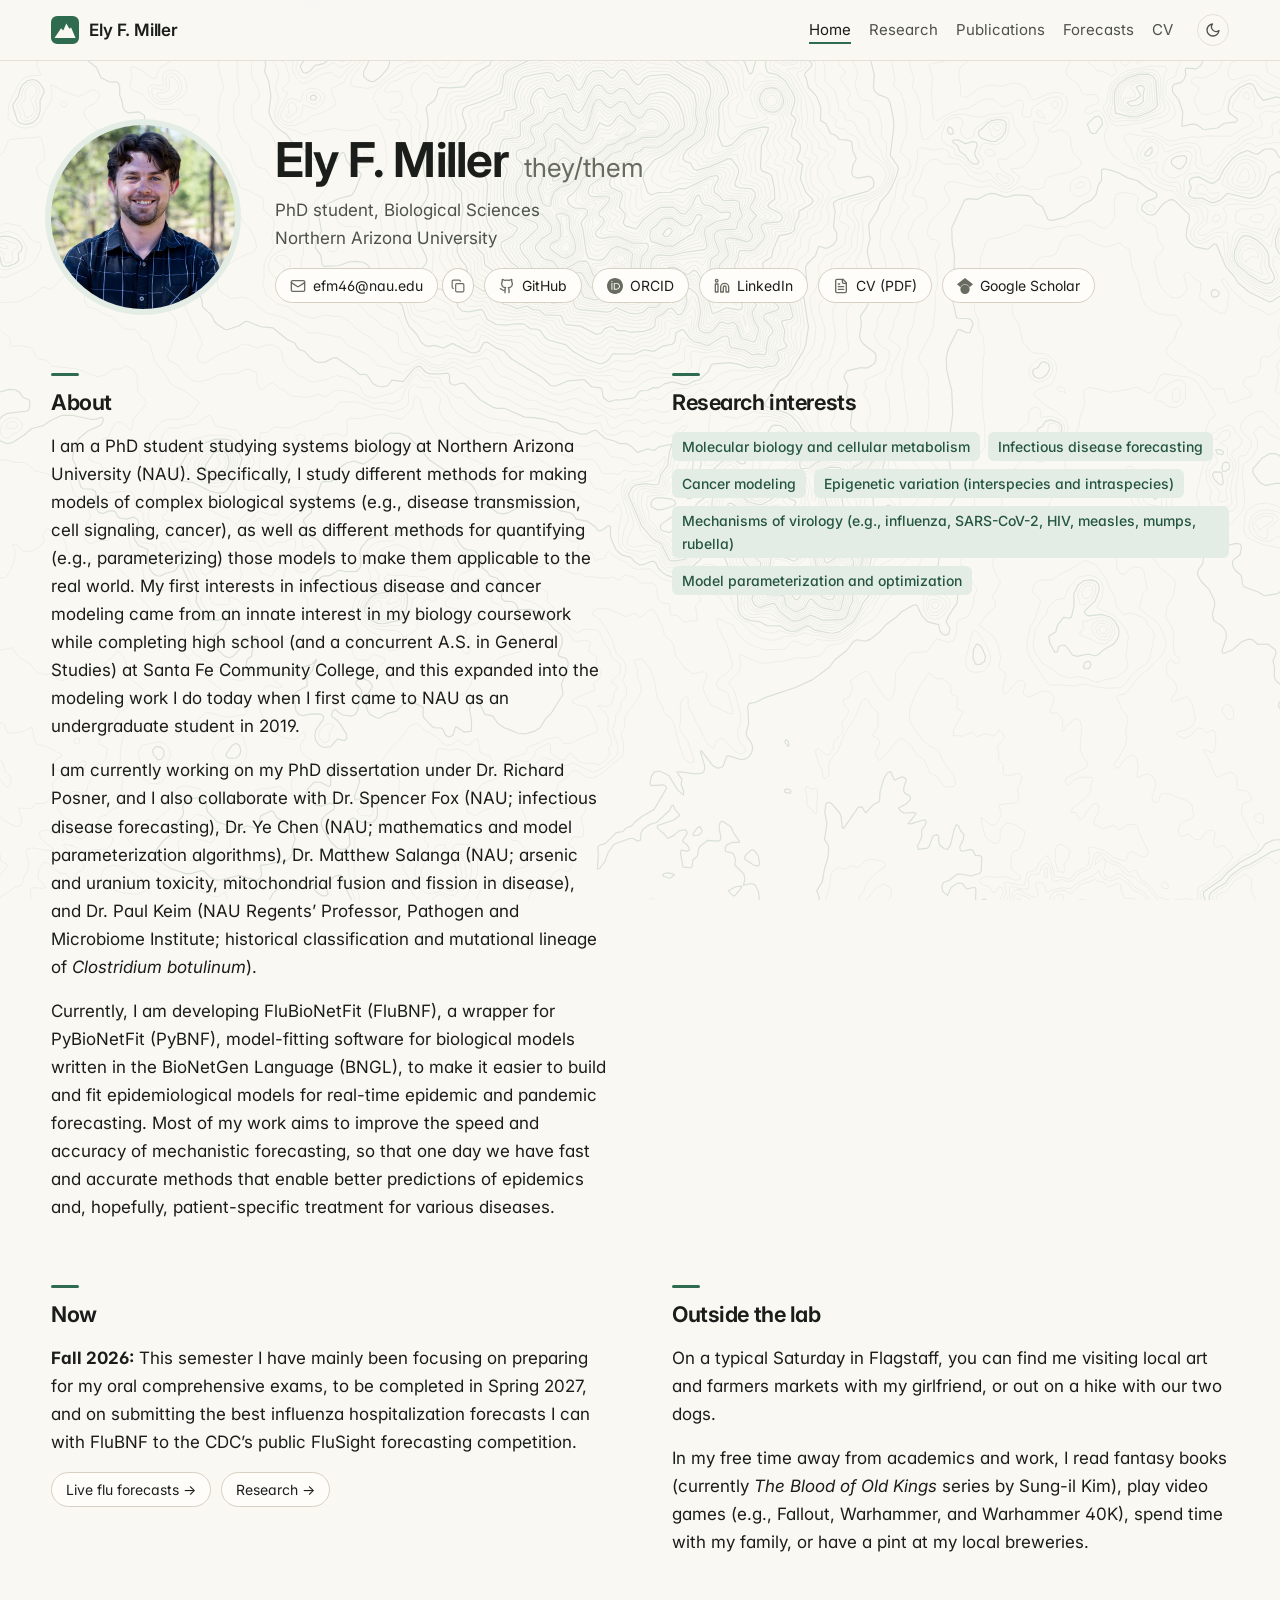
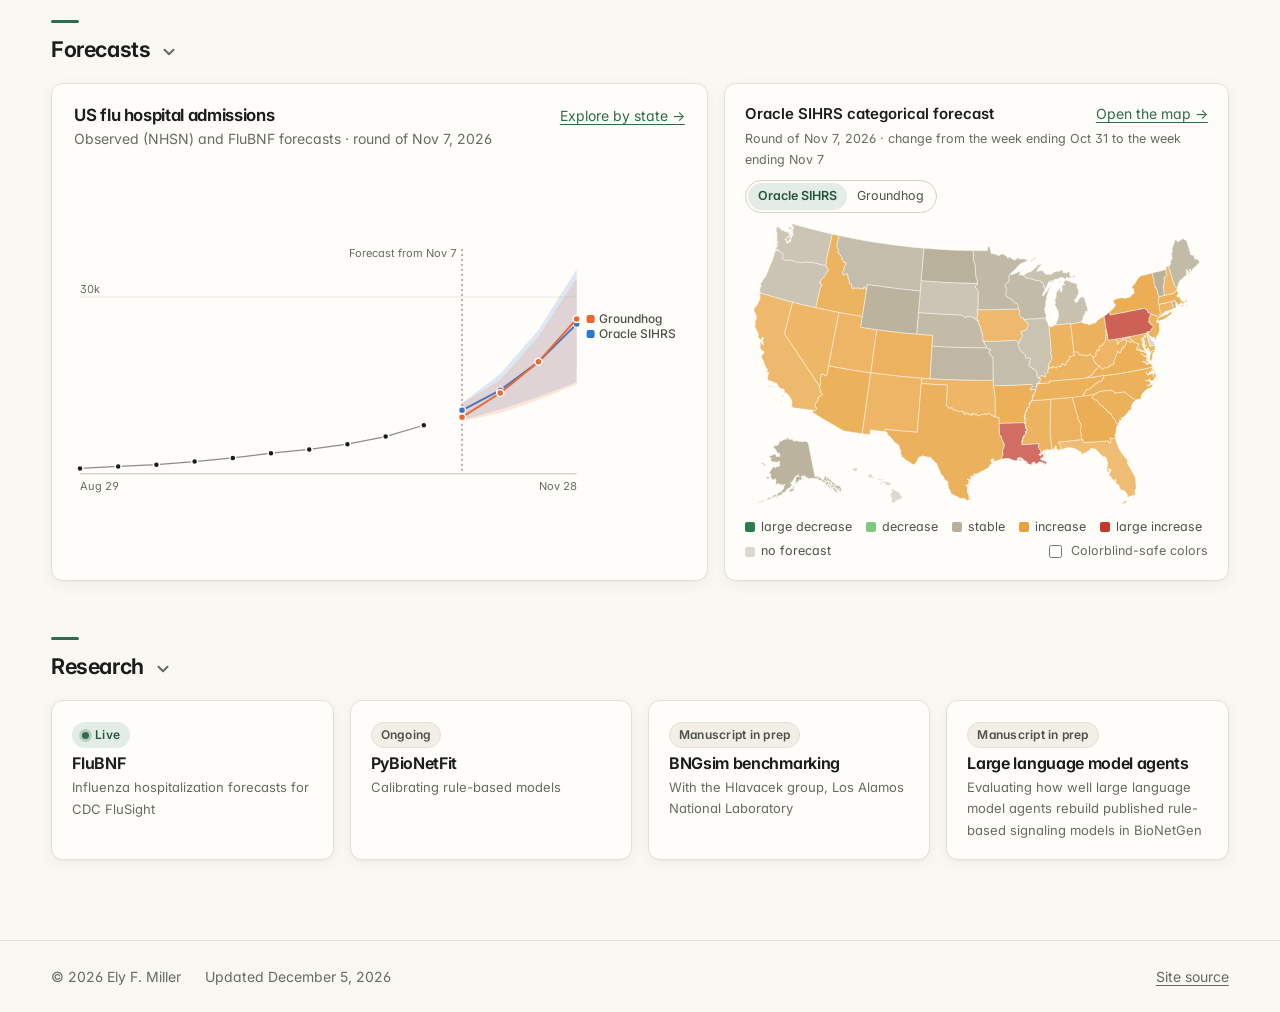
==== commit dc1aa74b: "Add bio, interests, forecast and research text, Scholar and press links" ====
--- a/index.html
+++ b/index.html
@@ -4,8 +4,7 @@
   <meta charset="utf-8">
   <meta name="viewport" content="width=device-width, initial-scale=1">
   <title>Ely F. Miller</title>
-  <!-- TODO(Ely): one-sentence meta description for search results -->
-  <meta name="description" content="Ely F. Miller, PhD student in Biological Sciences at Northern Arizona University.">
+  <meta name="description" content="I am a PhD student studying infectious disease forecasting and cancer metabolism through mechanistic modeling at Northern Arizona University.">
   <link rel="canonical" href="https://elymiller.com/">
   <link rel="icon" href="favicon.ico" sizes="any">
   <link rel="icon" href="images/icon.svg" type="image/svg+xml">
@@ -14,7 +13,7 @@
   <meta property="og:type" content="profile">
   <meta property="og:site_name" content="Ely F. Miller">
   <meta property="og:title" content="Ely F. Miller">
-  <meta property="og:description" content="Ely F. Miller, PhD student in Biological Sciences at Northern Arizona University.">
+  <meta property="og:description" content="I am a PhD student studying infectious disease forecasting and cancer metabolism through mechanistic modeling at Northern Arizona University.">
   <meta property="og:url" content="https://elymiller.com/">
   <meta property="og:image" content="https://elymiller.com/images/og-card.jpg">
   <meta property="og:image:width" content="1200">
@@ -81,8 +80,7 @@
         <li><a href="https://orcid.org/0000-0003-3480-8377"><svg class="ic" aria-hidden="true"><use href="assets/icons.svg#orcid"/></svg>ORCID</a></li>
         <li><a href="https://linkedin.com/in/elymiller"><svg class="ic" aria-hidden="true"><use href="assets/icons.svg#linkedin"/></svg>LinkedIn</a></li>
         <li><a href="files/Ely_Miller_CV.pdf"><svg class="ic" aria-hidden="true"><use href="assets/icons.svg#file"/></svg>CV (PDF)</a></li>
-        <!-- TODO(Ely): replace href="#" with your Google Scholar profile URL -->
-        <li><a class="todo-link" href="#"><svg class="ic" aria-hidden="true"><use href="assets/icons.svg#scholar"/></svg>Google Scholar</a></li>
+        <li><a href="https://scholar.google.com/citations?user=mEPuj_oAAAAJ"><svg class="ic" aria-hidden="true"><use href="assets/icons.svg#scholar"/></svg>Google Scholar</a></li>
       </ul>
     </div>
   </section>
@@ -90,27 +88,26 @@
   <div class="home-grid">
   <section>
     <h2>About</h2>
-    <!-- TODO(Ely): short bio, 3–5 sentences, in your own words -->
-    <p class="todo">short bio: who you are, what you study, who you work with</p>
+    <p>I am a PhD student studying systems biology at Northern Arizona University (NAU). Specifically, I study different methods for making models of complex biological systems (e.g., disease transmission, cell signaling, cancer), as well as different methods for quantifying (e.g., parameterizing) those models to make them applicable to the real world. My first interests in infectious disease and cancer modeling came from an innate interest in my biology coursework while completing high school (and a concurrent A.S. in General Studies) at Santa Fe Community College, and this expanded into the modeling work I do today when I first came to NAU as an undergraduate student in 2019.</p>
+    <p>I am currently working on my PhD dissertation under Dr. Richard Posner, and I also collaborate with Dr. Spencer Fox (NAU; infectious disease forecasting), Dr. Ye Chen (NAU; mathematics and model parameterization algorithms), Dr. Matthew Salanga (NAU; arsenic and uranium toxicity, mitochondrial fusion and fission in disease), and Dr. Paul Keim (NAU Regents’ Professor, Pathogen and Microbiome Institute; historical classification and mutational lineage of <i>Clostridium botulinum</i>).</p>
+    <p>Currently, I am developing FluBioNetFit (FluBNF), a wrapper for PyBioNetFit (PyBNF), model-fitting software for biological models written in the BioNetGen Language (BNGL), to make it easier to build and fit epidemiological models for real-time epidemic and pandemic forecasting. Most of my work aims to improve the speed and accuracy of mechanistic forecasting, so that one day we have fast and accurate methods that enable better predictions of epidemics and, hopefully, patient-specific treatment for various diseases.</p>
   </section>
 
   <section>
     <h2>Research interests</h2>
-    <!-- TODO(Ely): 4–6 short interest tags, then (optional) one sentence tying them together -->
     <ul class="tags">
-      <li class="todo">interest</li>
-      <li class="todo">interest</li>
-      <li class="todo">interest</li>
-      <li class="todo">interest</li>
+      <li>Molecular biology and cellular metabolism</li>
+      <li>Infectious disease forecasting</li>
+      <li>Cancer modeling</li>
+      <li>Epigenetic variation (interspecies and intraspecies)</li>
+      <li>Mechanisms of virology (e.g., influenza, SARS-CoV-2, HIV, measles, mumps, rubella)</li>
+      <li>Model parameterization and optimization</li>
     </ul>
-    <p class="todo" style="margin-top:16px">optional: one sentence on what connects these</p>
   </section>
 
   <section>
     <h2>Now</h2>
-    <!-- TODO(Ely): one or two lines on what you are working on this term; the
-         links below point at pages that already exist -->
-    <p class="todo">what you are working on right now</p>
+    <p><strong>Fall 2026:</strong> This semester I have mainly been focusing on preparing for my oral comprehensive exams, to be completed in Spring 2027, and on submitting the best influenza hospitalization forecasts I can with FluBNF to the CDC’s public FluSight forecasting competition.</p>
     <ul class="links">
       <li><a href="forecasts.html">Live flu forecasts →</a></li>
       <li><a href="research.html">Research →</a></li>
@@ -119,8 +116,8 @@
 
   <section>
     <h2>Outside the lab</h2>
-    <!-- TODO(Ely): personal interests (optional, per the BIO 558 guidelines) -->
-    <p class="todo">personal interests, hobbies, anything you want visitors to know</p>
+    <p>On a typical Saturday in Flagstaff, you can find me visiting local art and farmers markets with my girlfriend, or out on a hike with our two dogs.</p>
+    <p>In my free time away from academics and work, I read fantasy books (currently <i>The Blood of Old Kings</i> series by Sung-il Kim), play video games (e.g., Fallout, Warhammer, and Warhammer 40K), spend time with my family, or have a pint at my local breweries.</p>
   </section>
   </div>
 
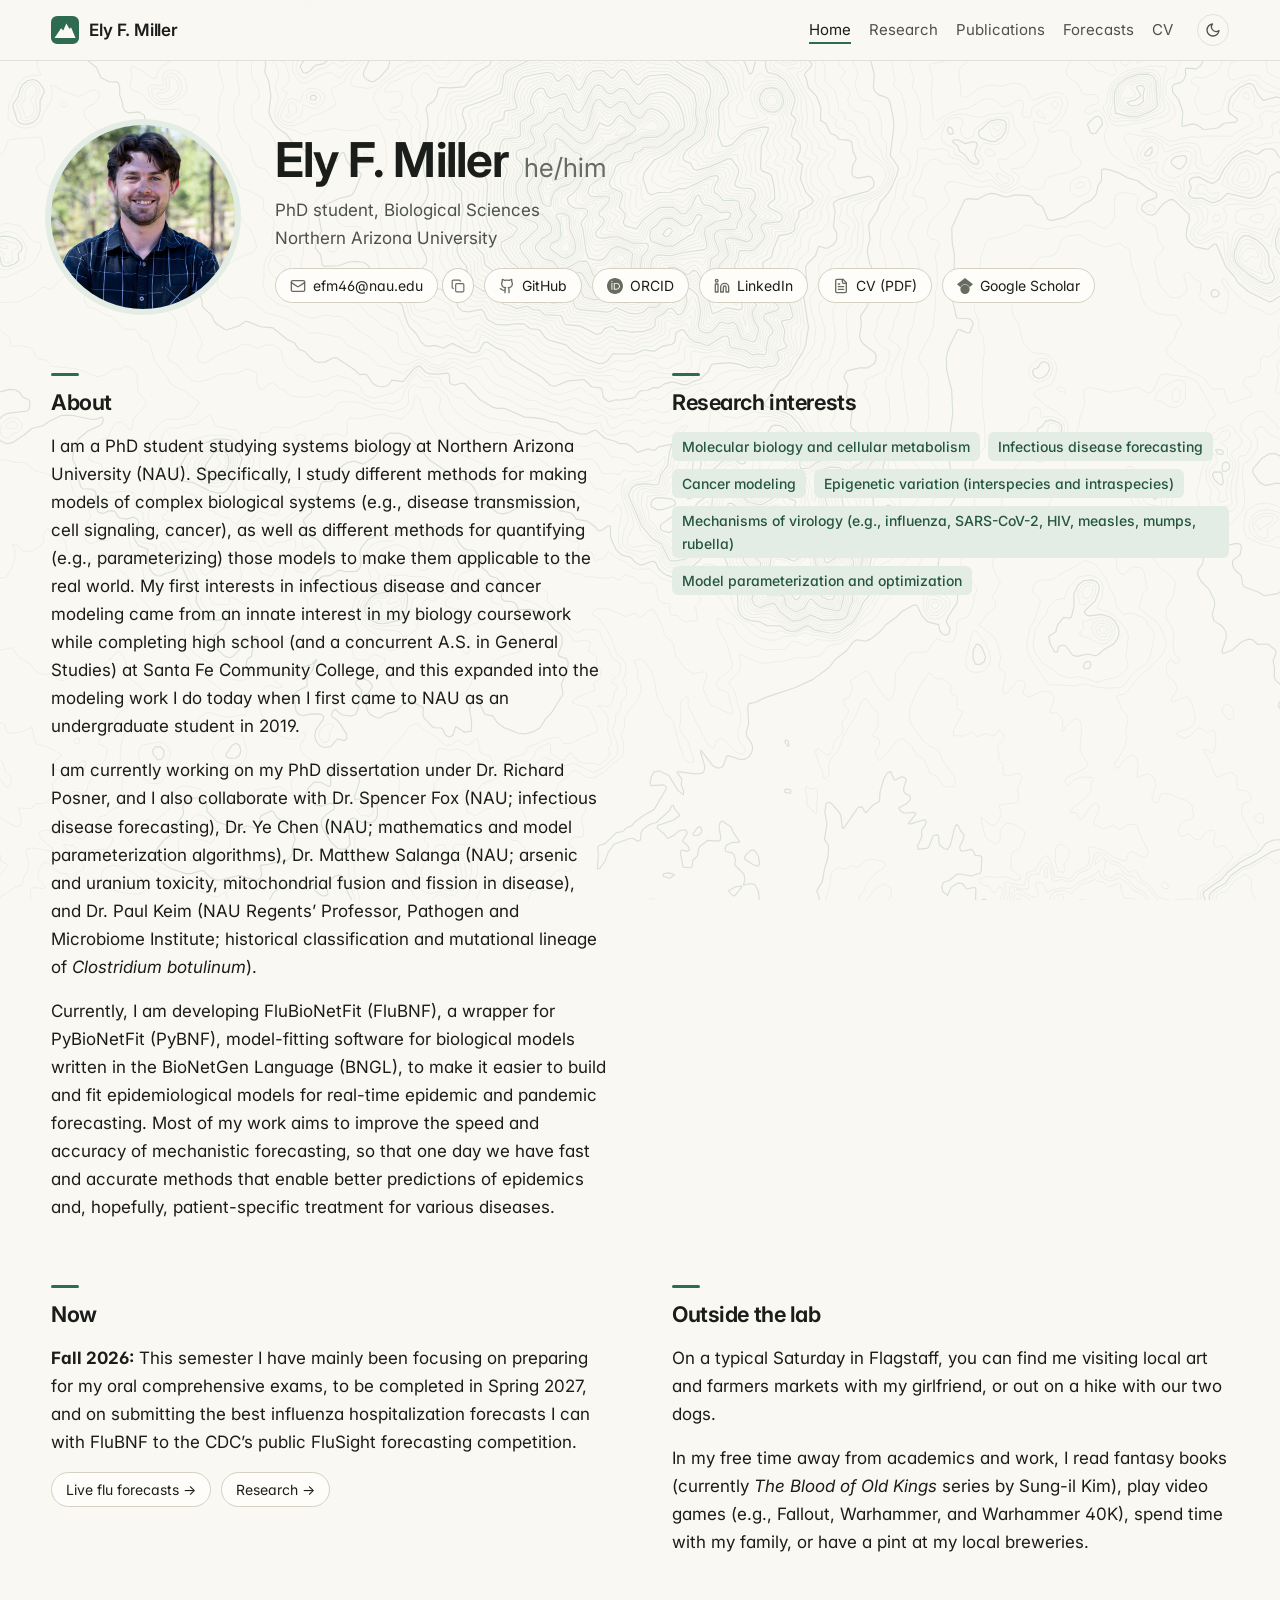
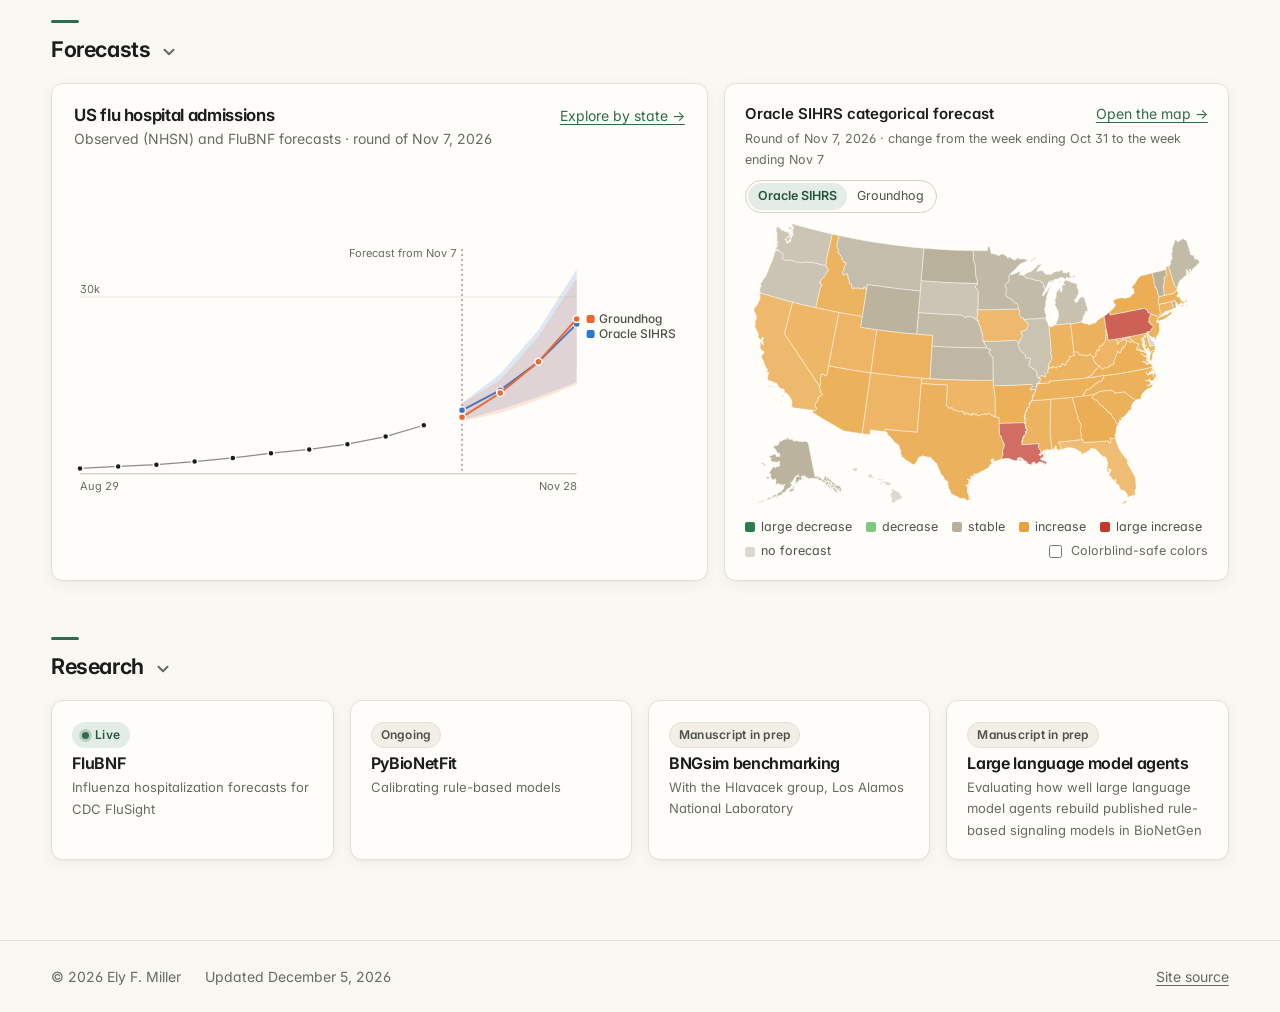
==== commit 4957f0ea: "Pronouns he/him; describe the Oracle step" ====
--- a/index.html
+++ b/index.html
@@ -72,7 +72,7 @@
   <section class="hero">
     <img class="photo" src="images/ely.jpg" alt="Ely F. Miller" width="168" height="168">
     <div>
-      <h1>Ely F. Miller <span class="pronouns">they/them</span></h1>
+      <h1>Ely F. Miller <span class="pronouns">he/him</span></h1>
       <p class="affil">PhD student, Biological Sciences<br>Northern Arizona University</p>
       <ul class="links" aria-label="Contact and profiles">
         <li><a href="mailto:efm46@nau.edu"><svg class="ic" aria-hidden="true"><use href="assets/icons.svg#mail"/></svg>efm46@nau.edu</a></li>
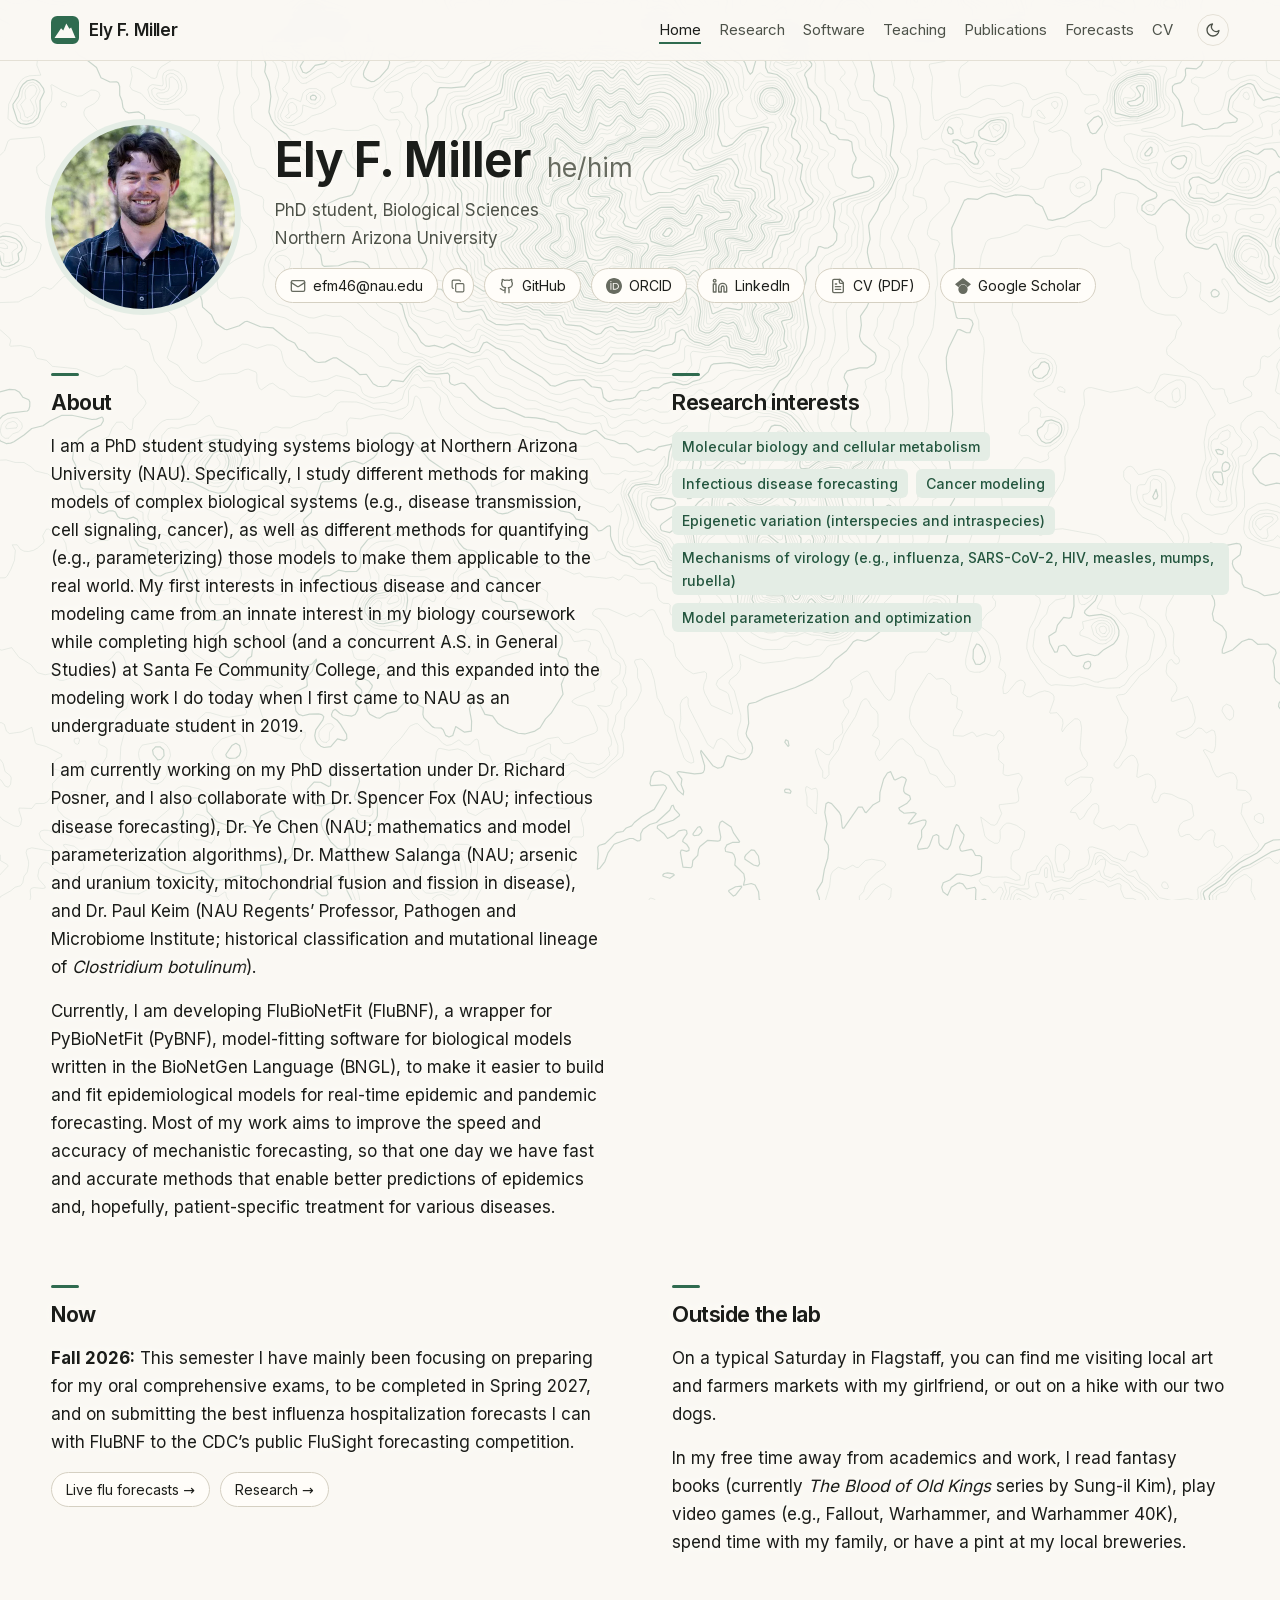
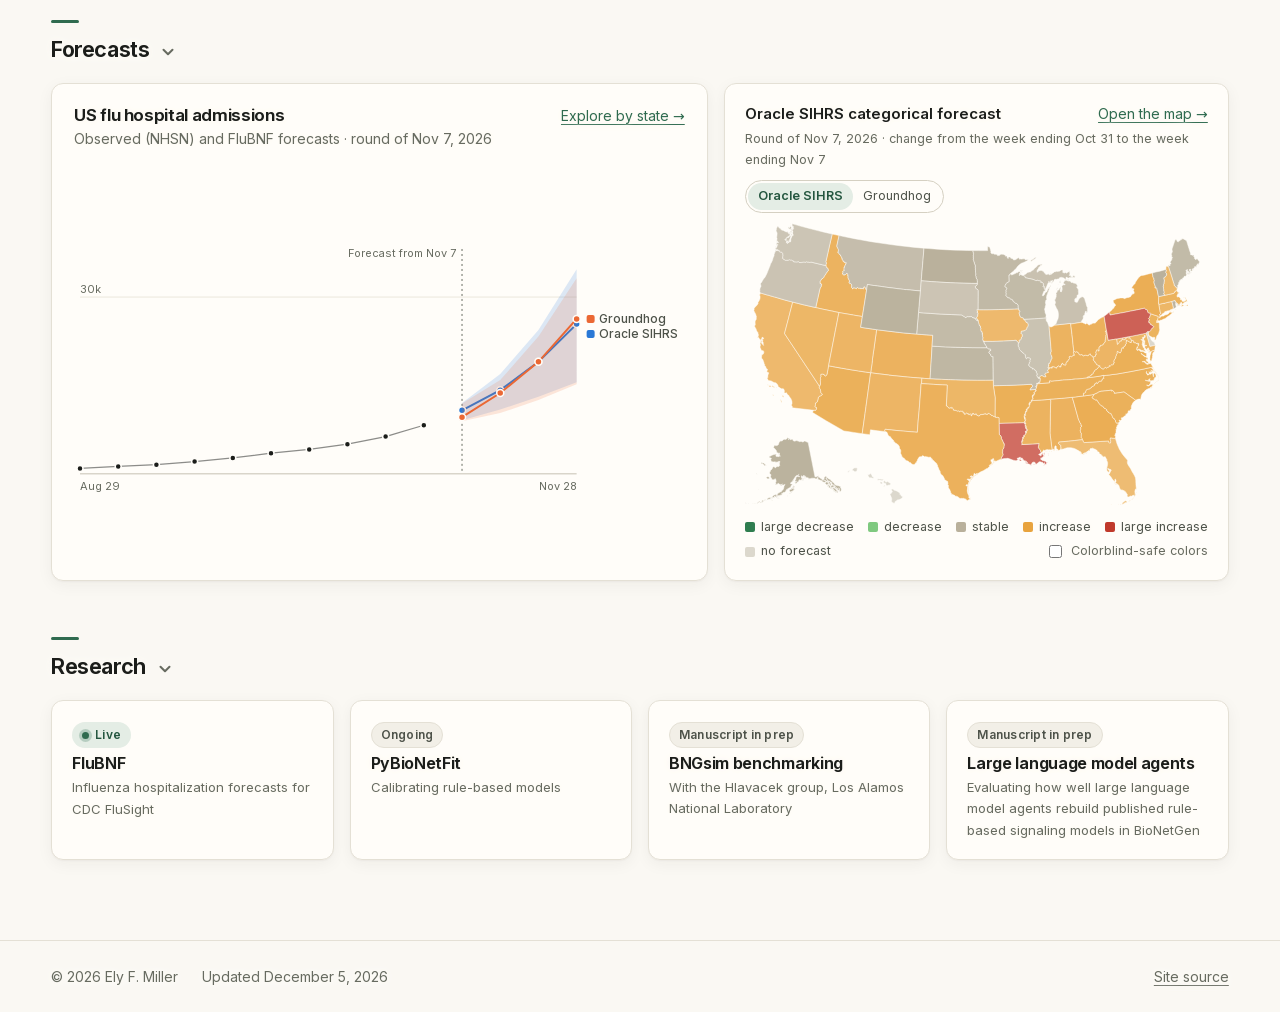
==== commit 3b7c8b44: "Teaching and Software pages, CV presentations, forecast summary line, new preview card, home-screen " ====
--- a/index.html
+++ b/index.html
@@ -10,6 +10,8 @@
   <link rel="icon" href="images/icon.svg" type="image/svg+xml">
   <link rel="icon" href="images/favicon-32.png" type="image/png" sizes="32x32">
   <link rel="apple-touch-icon" href="images/apple-touch-icon.png">
+  <link rel="manifest" href="site.webmanifest">
+  <meta name="theme-color" content="#2f6b4f">
   <meta property="og:type" content="profile">
   <meta property="og:site_name" content="Ely F. Miller">
   <meta property="og:title" content="Ely F. Miller">
@@ -44,9 +46,7 @@
   }
   </script>
   <script>try{var t=localStorage.getItem("theme");if(t)document.documentElement.setAttribute("data-theme",t)}catch(e){}</script>
-  <link rel="preconnect" href="https://fonts.googleapis.com">
-  <link rel="preconnect" href="https://fonts.gstatic.com" crossorigin>
-  <link rel="stylesheet" href="https://fonts.googleapis.com/css2?family=Inter:wght@400;500;600;700&display=swap">
+  <link rel="preload" href="assets/fonts/inter-latin.woff2" as="font" type="font/woff2" crossorigin>
   <link rel="stylesheet" href="assets/css/site.css">
   <script src="assets/js/site.js" defer></script>
   <script src="assets/js/usmap.js" defer></script>
@@ -60,6 +60,8 @@
     <nav class="nav" aria-label="Main">
       <a href="./" aria-current="page">Home</a>
       <a href="research.html">Research</a>
+      <a href="software.html">Software</a>
+      <a href="teaching.html">Teaching</a>
       <a href="publications.html">Publications</a>
       <a href="forecasts.html">Forecasts</a>
       <a href="cv.html">CV</a>
@@ -70,7 +72,7 @@
 
 <main id="main">
   <section class="hero">
-    <img class="photo" src="images/ely.jpg" alt="Ely F. Miller" width="168" height="168">
+    <picture><source type="image/webp" srcset="images/ely-368.webp"><img class="photo" src="images/ely-368.jpg" alt="Ely F. Miller" width="184" height="184" fetchpriority="high"></picture>
     <div>
       <h1>Ely F. Miller <span class="pronouns">he/him</span></h1>
       <p class="affil">PhD student, Biological Sciences<br>Northern Arizona University</p>
--- a/assets/css/site.css
+++ b/assets/css/site.css
@@ -1,5 +1,25 @@
 /* elymiller.com — one stylesheet for every page.
    One sans-serif (Inter, system fallback), one accent (pine), light + dark. */
+
+/* Inter (SIL Open Font License, assets/fonts/OFL.txt), served from this site:
+   the variable 400-700 files Google Fonts serves, Latin and Latin Extended.
+   "Inter Fallback" is Arial resized to Inter's metrics, so the text does not
+   jump when the web font arrives. */
+@font-face {
+  font-family: "Inter"; font-style: normal; font-weight: 400 700; font-display: swap;
+  src: url("../fonts/inter-latin.woff2") format("woff2");
+  unicode-range: U+0000-00FF, U+0131, U+0152-0153, U+02BB-02BC, U+02C6, U+02DA, U+02DC, U+0304, U+0308, U+0329, U+2000-206F, U+20AC, U+2122, U+2191, U+2193, U+2212, U+2215, U+FEFF, U+FFFD;
+}
+@font-face {
+  font-family: "Inter"; font-style: normal; font-weight: 400 700; font-display: swap;
+  src: url("../fonts/inter-latin-ext.woff2") format("woff2");
+  unicode-range: U+0100-02BA, U+02BD-02C5, U+02C7-02CC, U+02CE-02D7, U+02DD-02FF, U+0304, U+0308, U+0329, U+1D00-1DBF, U+1E00-1E9F, U+1EF2-1EFF, U+2020, U+20A0-20AB, U+20AD-20C4, U+2113, U+2C60-2C7F, U+A720-A7FF;
+}
+@font-face {
+  font-family: "Inter Fallback"; src: local("Arial"), local("ArialMT"), local("Helvetica");
+  size-adjust: 107.06%; ascent-override: 90.49%; descent-override: 22.56%; line-gap-override: 0%;
+}
+
 
 /* Palette "Ponderosa": warm paper, pine-green accent; dark mode is a
    Flagstaff dark-sky night. Chart series colors are validated against both
@@ -37,9 +57,9 @@
   --map-nodata: #dcd8cd;
 
   /* background contours (assets/img/topo.svg) */
-  --topo-ink: rgb(47 107 79 / 0.16);
-
-  --font: "Inter", system-ui, -apple-system, "Segoe UI", Roboto, sans-serif;
+  --topo-ink: rgb(47 107 79 / 0.24);
+
+  --font: "Inter", "Inter Fallback", system-ui, -apple-system, "Segoe UI", Roboto, sans-serif;
   --measure: 46rem;
   --wide: 64rem;
   --page: 90rem;                          /* widest the layout grows */
@@ -73,7 +93,7 @@
     --s-ensemble: #199e70;
     --s-baseline: #9a988f;
     --map-nodata: #2a3038;
-    --topo-ink: rgb(143 209 168 / 0.12);
+    --topo-ink: rgb(143 209 168 / 0.18);
   }
 }
 :root[data-theme="dark"] {
@@ -100,7 +120,7 @@
   --s-ensemble: #199e70;
   --s-baseline: #9a988f;
   --map-nodata: #2a3038;
-  --topo-ink: rgb(143 209 168 / 0.12);
+  --topo-ink: rgb(143 209 168 / 0.18);
 }
 
 *, *::before, *::after { box-sizing: border-box; }
@@ -123,6 +143,11 @@
   -webkit-mask: url("../img/topo.svg") center / cover no-repeat;
   mask: url("../img/topo.svg") center / cover no-repeat;
 }
+/* a halo in the page colour around text that sits on the contours, the way
+   a printed topo map clears the lines behind its labels; controls and tinted
+   chips keep their own backgrounds and get none */
+main, .site-footer { text-shadow: 0 0 2px var(--bg), 0 0 6px var(--bg), 0 0 12px var(--bg); }
+main :is(button, .btn, .tags, .seg, .chip, .loc-chip, .fc-sum-weeks, .badge, .pill-links, .usmap-tip, svg, input, select, code) { text-shadow: none; }
 img { max-width: 100%; height: auto; display: block; }
 a { color: var(--accent); text-decoration-thickness: 1px; text-underline-offset: 3px; }
 a:hover { text-decoration-thickness: 2px; }
@@ -333,6 +358,19 @@
 .map-controls .seg button { font-size: 12.5px; padding: 3px 10px; white-space: nowrap; }
 .map-extra { display: flex; flex-wrap: wrap; align-items: center; gap: 6px; margin-top: 4px; }
 .map-extra .hint { margin-left: auto; font-size: 12px; }
+/* forecast page: one-line summary above the chart (forecasts.js paintSummary) */
+.fc-summary { margin: 4px 0 14px; }
+.fc-sum-head { margin: 0 0 8px; font-size: 15px; color: var(--ink-2); max-width: none; }
+.fc-sum-head strong { color: var(--ink); font-weight: 600; }
+.fc-sum-weeks { list-style: none; margin: 0; padding: 0; display: flex; flex-wrap: wrap; gap: 6px; }
+.fc-sum-weeks button {
+  display: inline-flex; align-items: center; gap: 7px; font: inherit; font-size: 13px; cursor: pointer;
+  padding: 4px 10px; border-radius: 999px; border: 1px solid var(--rule-2); background: var(--card); color: var(--ink-2);
+}
+.fc-sum-weeks button:hover { border-color: var(--accent); color: var(--ink); }
+.fc-sum-weeks button[aria-pressed="true"] { border-color: var(--accent); box-shadow: 0 0 0 1px var(--accent); color: var(--ink); }
+.fc-sum-weeks .sw { width: 11px; height: 11px; border-radius: 3px; flex: none; }
+.fc-sum-weeks .wk { font-weight: 600; color: var(--ink); }
 .loc-chip {
   font: inherit; font-size: 12.5px; color: var(--ink-2); background: var(--card); cursor: pointer;
   border: 1px solid var(--rule-2); border-radius: 999px; padding: 2px 10px 2px 7px;
@@ -576,6 +614,9 @@
 
 /* ---------- phone width ---------- */
 @media (max-width: 640px) {
+  .fc-sum-weeks { display: grid; grid-template-columns: 1fr 1fr; }
+  .fc-sum-weeks button { font-size: 12px; padding: 3px 8px; gap: 5px; width: 100%; }
+  .fc-sum-weeks .sw { width: 9px; height: 9px; }
   body { font-size: 16px; }
   .site-header .inner { padding-top: 12px; padding-bottom: 12px; gap: 8px 16px; }
   .nav { margin-left: 0; width: 100%; gap: 4px 16px; }
@@ -621,6 +662,7 @@
   @page { margin: 16mm 15mm; }
   body { background: #fff; font-size: 10pt; line-height: 1.4; }
   body::before, .chev { display: none; }
+  main, .site-footer { text-shadow: none; }
   .skip, .site-header .nav, .theme-toggle, .cv-rail, .cv-top, .copy-btn, .pill-links button,
   .seg, .pub-tools, details.more > summary, .site-footer a, .fc-map-box, .fc-actions { display: none !important; }
   .site-header { position: static; border: 0; background: none; }
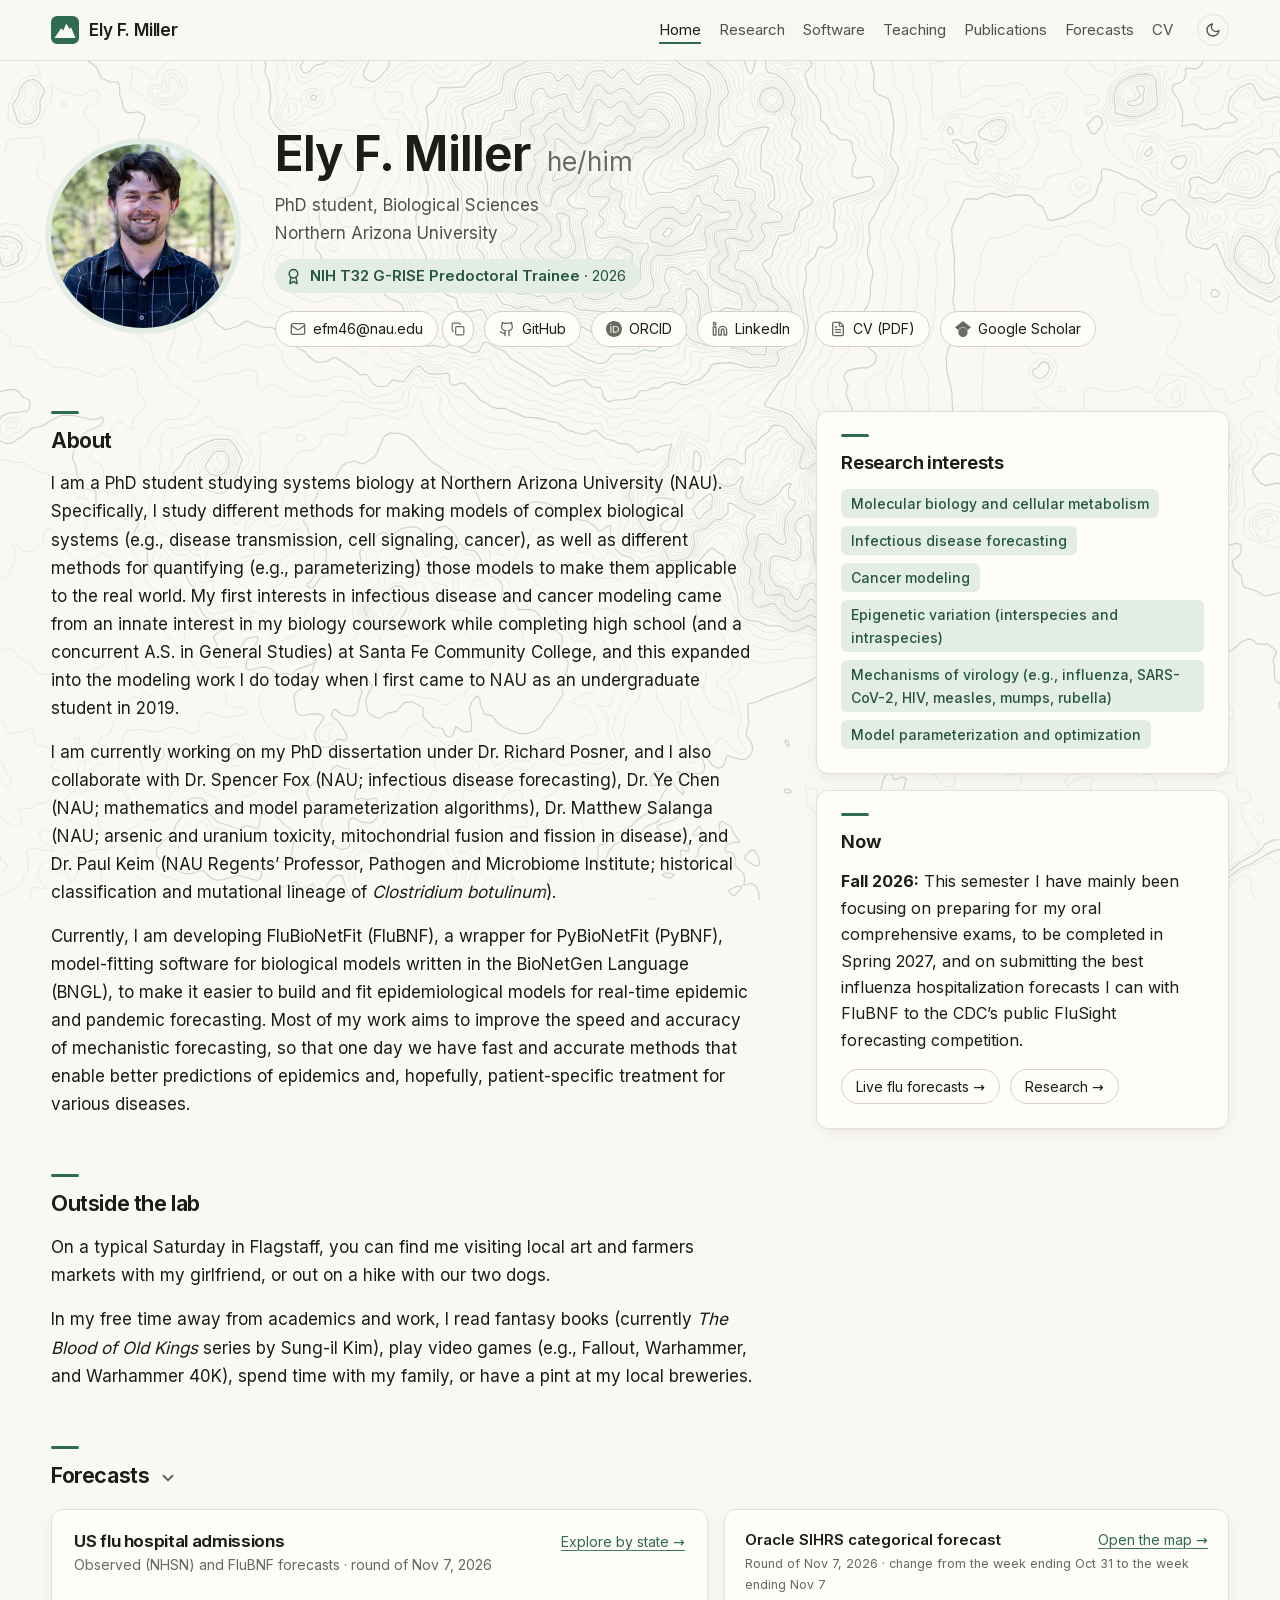
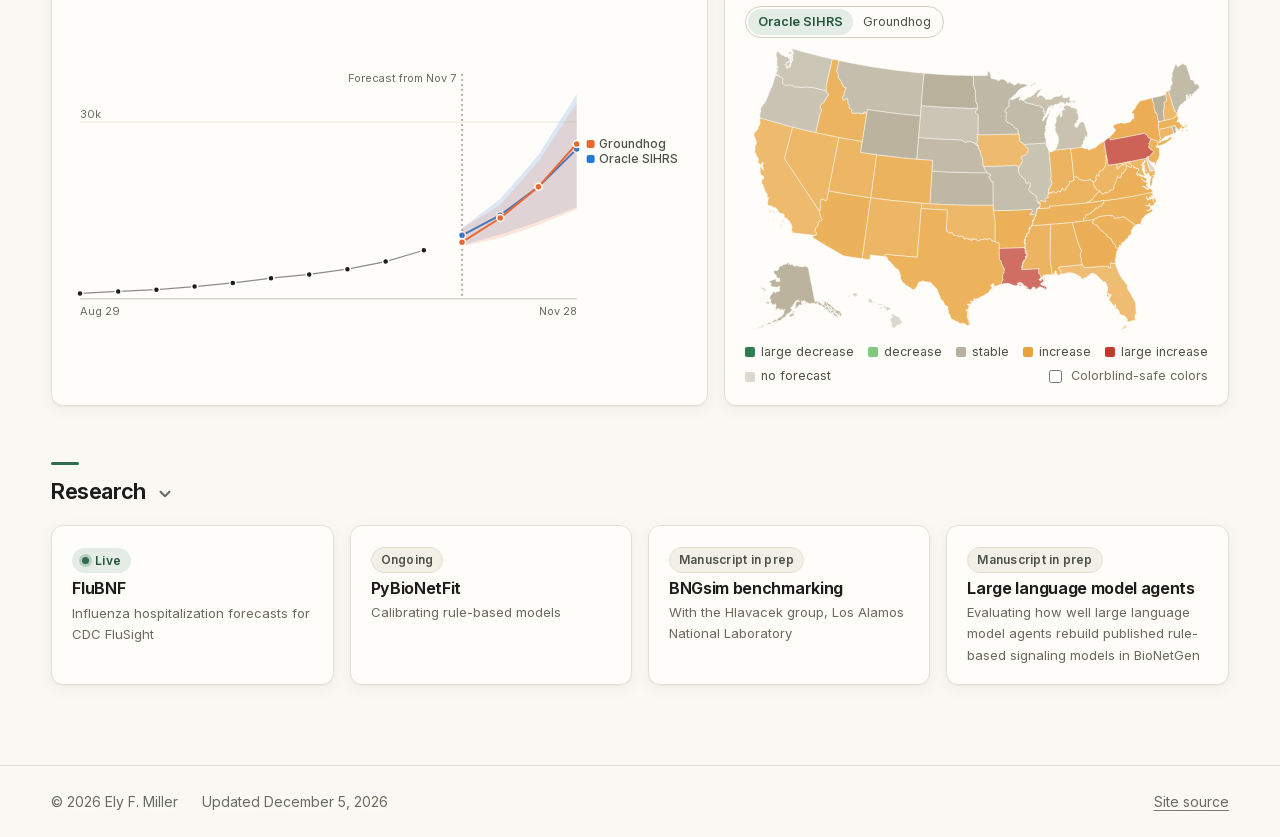
==== commit 35323a68: "Home page sidebar layout and NIH T32 traineeship; Teaching and Software text" ====
--- a/index.html
+++ b/index.html
@@ -32,6 +32,7 @@
     "url": "https://elymiller.com/",
     "image": "https://elymiller.com/images/ely.jpg",
     "jobTitle": "PhD student, Biological Sciences",
+    "award": "NIH T32 G-RISE Predoctoral Trainee (2026)",
     "affiliation": {
       "@type": "CollegeOrUniversity",
       "name": "Northern Arizona University",
@@ -76,6 +77,8 @@
     <div>
       <h1>Ely F. Miller <span class="pronouns">he/him</span></h1>
       <p class="affil">PhD student, Biological Sciences<br>Northern Arizona University</p>
+      <!-- Award: CV (Honors and awards, 2026); link: the Arizona Daily Sun story on the grant -->
+      <p class="honor"><a href="https://azdailysun.com/news/local/northern-arizona-university-receives-nih-grant-to-support-ph-d-students-in-health-fields/article_e944cf55-12d0-4fd2-a37a-ffa39444e0c6.html"><svg class="ic" aria-hidden="true"><use href="assets/icons.svg#award"/></svg><span><strong>NIH T32 G-RISE Predoctoral Trainee</strong> · 2026</span></a></p>
       <ul class="links" aria-label="Contact and profiles">
         <li><a href="mailto:efm46@nau.edu"><svg class="ic" aria-hidden="true"><use href="assets/icons.svg#mail"/></svg>efm46@nau.edu</a></li>
         <li><a href="https://github.com/elyfmiller"><svg class="ic" aria-hidden="true"><use href="assets/icons.svg#github"/></svg>GitHub</a></li>
@@ -88,39 +91,42 @@
   </section>
 
   <div class="home-grid">
-  <section>
-    <h2>About</h2>
-    <p>I am a PhD student studying systems biology at Northern Arizona University (NAU). Specifically, I study different methods for making models of complex biological systems (e.g., disease transmission, cell signaling, cancer), as well as different methods for quantifying (e.g., parameterizing) those models to make them applicable to the real world. My first interests in infectious disease and cancer modeling came from an innate interest in my biology coursework while completing high school (and a concurrent A.S. in General Studies) at Santa Fe Community College, and this expanded into the modeling work I do today when I first came to NAU as an undergraduate student in 2019.</p>
-    <p>I am currently working on my PhD dissertation under Dr. Richard Posner, and I also collaborate with Dr. Spencer Fox (NAU; infectious disease forecasting), Dr. Ye Chen (NAU; mathematics and model parameterization algorithms), Dr. Matthew Salanga (NAU; arsenic and uranium toxicity, mitochondrial fusion and fission in disease), and Dr. Paul Keim (NAU Regents’ Professor, Pathogen and Microbiome Institute; historical classification and mutational lineage of <i>Clostridium botulinum</i>).</p>
-    <p>Currently, I am developing FluBioNetFit (FluBNF), a wrapper for PyBioNetFit (PyBNF), model-fitting software for biological models written in the BioNetGen Language (BNGL), to make it easier to build and fit epidemiological models for real-time epidemic and pandemic forecasting. Most of my work aims to improve the speed and accuracy of mechanistic forecasting, so that one day we have fast and accurate methods that enable better predictions of epidemics and, hopefully, patient-specific treatment for various diseases.</p>
-  </section>
+    <div class="home-main">
+    <section class="h-about" id="about">
+      <h2>About</h2>
+      <p>I am a PhD student studying systems biology at Northern Arizona University (NAU). Specifically, I study different methods for making models of complex biological systems (e.g., disease transmission, cell signaling, cancer), as well as different methods for quantifying (e.g., parameterizing) those models to make them applicable to the real world. My first interests in infectious disease and cancer modeling came from an innate interest in my biology coursework while completing high school (and a concurrent A.S. in General Studies) at Santa Fe Community College, and this expanded into the modeling work I do today when I first came to NAU as an undergraduate student in 2019.</p>
+      <p>I am currently working on my PhD dissertation under Dr. Richard Posner, and I also collaborate with Dr. Spencer Fox (NAU; infectious disease forecasting), Dr. Ye Chen (NAU; mathematics and model parameterization algorithms), Dr. Matthew Salanga (NAU; arsenic and uranium toxicity, mitochondrial fusion and fission in disease), and Dr. Paul Keim (NAU Regents’ Professor, Pathogen and Microbiome Institute; historical classification and mutational lineage of <i>Clostridium botulinum</i>).</p>
+      <p>Currently, I am developing FluBioNetFit (FluBNF), a wrapper for PyBioNetFit (PyBNF), model-fitting software for biological models written in the BioNetGen Language (BNGL), to make it easier to build and fit epidemiological models for real-time epidemic and pandemic forecasting. Most of my work aims to improve the speed and accuracy of mechanistic forecasting, so that one day we have fast and accurate methods that enable better predictions of epidemics and, hopefully, patient-specific treatment for various diseases.</p>
+    </section>
 
-  <section>
-    <h2>Research interests</h2>
-    <ul class="tags">
-      <li>Molecular biology and cellular metabolism</li>
-      <li>Infectious disease forecasting</li>
-      <li>Cancer modeling</li>
-      <li>Epigenetic variation (interspecies and intraspecies)</li>
-      <li>Mechanisms of virology (e.g., influenza, SARS-CoV-2, HIV, measles, mumps, rubella)</li>
-      <li>Model parameterization and optimization</li>
-    </ul>
-  </section>
+    <section class="h-outside" id="outside">
+      <h2>Outside the lab</h2>
+      <p>On a typical Saturday in Flagstaff, you can find me visiting local art and farmers markets with my girlfriend, or out on a hike with our two dogs.</p>
+      <p>In my free time away from academics and work, I read fantasy books (currently <i>The Blood of Old Kings</i> series by Sung-il Kim), play video games (e.g., Fallout, Warhammer, and Warhammer 40K), spend time with my family, or have a pint at my local breweries.</p>
+    </section>
+    </div>
+    <aside class="home-side" aria-label="At a glance">
+    <section class="h-interests side-card" id="interests">
+      <h2>Research interests</h2>
+      <ul class="tags">
+        <li>Molecular biology and cellular metabolism</li>
+        <li>Infectious disease forecasting</li>
+        <li>Cancer modeling</li>
+        <li>Epigenetic variation (interspecies and intraspecies)</li>
+        <li>Mechanisms of virology (e.g., influenza, SARS-CoV-2, HIV, measles, mumps, rubella)</li>
+        <li>Model parameterization and optimization</li>
+      </ul>
+    </section>
 
-  <section>
-    <h2>Now</h2>
-    <p><strong>Fall 2026:</strong> This semester I have mainly been focusing on preparing for my oral comprehensive exams, to be completed in Spring 2027, and on submitting the best influenza hospitalization forecasts I can with FluBNF to the CDC’s public FluSight forecasting competition.</p>
-    <ul class="links">
-      <li><a href="forecasts.html">Live flu forecasts →</a></li>
-      <li><a href="research.html">Research →</a></li>
-    </ul>
-  </section>
-
-  <section>
-    <h2>Outside the lab</h2>
-    <p>On a typical Saturday in Flagstaff, you can find me visiting local art and farmers markets with my girlfriend, or out on a hike with our two dogs.</p>
-    <p>In my free time away from academics and work, I read fantasy books (currently <i>The Blood of Old Kings</i> series by Sung-il Kim), play video games (e.g., Fallout, Warhammer, and Warhammer 40K), spend time with my family, or have a pint at my local breweries.</p>
-  </section>
+    <section class="h-now side-card" id="now">
+      <h2>Now</h2>
+      <p><strong>Fall 2026:</strong> This semester I have mainly been focusing on preparing for my oral comprehensive exams, to be completed in Spring 2027, and on submitting the best influenza hospitalization forecasts I can with FluBNF to the CDC’s public FluSight forecasting competition.</p>
+      <ul class="links">
+        <li><a href="forecasts.html">Live flu forecasts →</a></li>
+        <li><a href="research.html">Research →</a></li>
+      </ul>
+    </section>
+    </aside>
   </div>
 
   <!-- folded sections: open by default; the reader can close either -->
--- a/assets/css/site.css
+++ b/assets/css/site.css
@@ -224,6 +224,15 @@
 }
 .pronouns { color: var(--muted); font-weight: 400; font-size: 0.55em; letter-spacing: 0; margin-left: 6px; white-space: nowrap; }
 .affil { margin: 4px 0 16px; color: var(--ink-2); }
+/* home: the NIH T32 traineeship, a tinted pill between the affiliation and the links */
+.honor { margin: -4px 0 18px; }
+.honor a {
+  display: inline-flex; align-items: center; gap: 8px; padding: 5px 14px 5px 10px; border-radius: 999px;
+  background: var(--accent-soft); color: var(--accent-ink); font-size: 15px; text-decoration: none; text-shadow: none;
+}
+.honor a:hover { box-shadow: inset 0 0 0 1px var(--accent); }
+.honor strong { font-weight: 600; }
+.honor .ic { width: 17px; height: 17px; flex: none; color: inherit; }
 .links { display: flex; flex-wrap: wrap; gap: 8px 10px; padding: 0; margin: 0; list-style: none; }
 .links a, .btn {
   display: inline-flex; align-items: center; gap: 7px;
@@ -469,9 +478,26 @@
 
 /* ---------- home: current work strip ---------- */
 .featured { display: grid; gap: 16px; grid-template-columns: repeat(2, minmax(0, 1fr)); }
-.home-grid { display: grid; grid-template-columns: repeat(auto-fit, minmax(min(100%, 26rem), 1fr)); gap: 0 clamp(32px, 5vw, 72px); margin-top: 64px; }
-.home-grid > section { margin-top: 0; padding-bottom: 48px; }
-.home-grid > section h2 { margin-top: 0; }
+/* home: the bio and "Outside the lab" in a wide column, with research
+   interests and "Now" as a sidebar that stays in view beside them. On narrow
+   screens the two wrappers dissolve and the four sections stack in reading
+   order: about, interests, now, outside. */
+.home-grid { display: grid; grid-template-columns: minmax(0, 1fr); gap: 0 clamp(32px, 5vw, 72px); margin-top: 64px; }
+.home-grid section { margin-top: 0; padding-bottom: 40px; }
+.home-grid section h2 { margin-top: 0; }
+.home-main, .home-side { display: contents; }
+.h-about { order: 1; } .h-interests { order: 2; } .h-now { order: 3; } .h-outside { order: 4; }
+.side-card { background: var(--card); border: 1px solid var(--rule); border-radius: var(--radius); padding: 22px 24px 24px; box-shadow: var(--shadow); }
+.home-side .side-card + .side-card { margin-top: 16px; }
+.side-card h2 { font-size: 1.15rem; }
+.side-card p { font-size: 16px; }
+@media (max-width: 959px) { .side-card { margin-bottom: 40px; } .home-grid section.side-card { padding-bottom: 24px; } }
+@media (min-width: 960px) {
+  .home-grid { grid-template-columns: minmax(0, 1.7fr) minmax(20rem, 1fr); align-items: start; }
+  .home-main, .home-side { display: block; }
+  .home-side { position: sticky; top: 88px; }
+  .home-side section { padding-bottom: 24px; }
+}
 .featured .card { display: block; text-decoration: none; color: var(--ink); transition: border-color .15s, transform .15s; }
 .featured a.card:hover { border-color: var(--accent); transform: translateY(-1px); }
 .featured .card h3 { margin: 6px 0 4px; font-size: 1rem; }
@@ -614,6 +640,8 @@
 
 /* ---------- phone width ---------- */
 @media (max-width: 640px) {
+  .honor a { font-size: 13px; gap: 6px; padding: 5px 12px 5px 9px; }
+  .honor .ic { width: 15px; height: 15px; }
   .fc-sum-weeks { display: grid; grid-template-columns: 1fr 1fr; }
   .fc-sum-weeks button { font-size: 12px; padding: 3px 8px; gap: 5px; width: 100%; }
   .fc-sum-weeks .sw { width: 9px; height: 9px; }
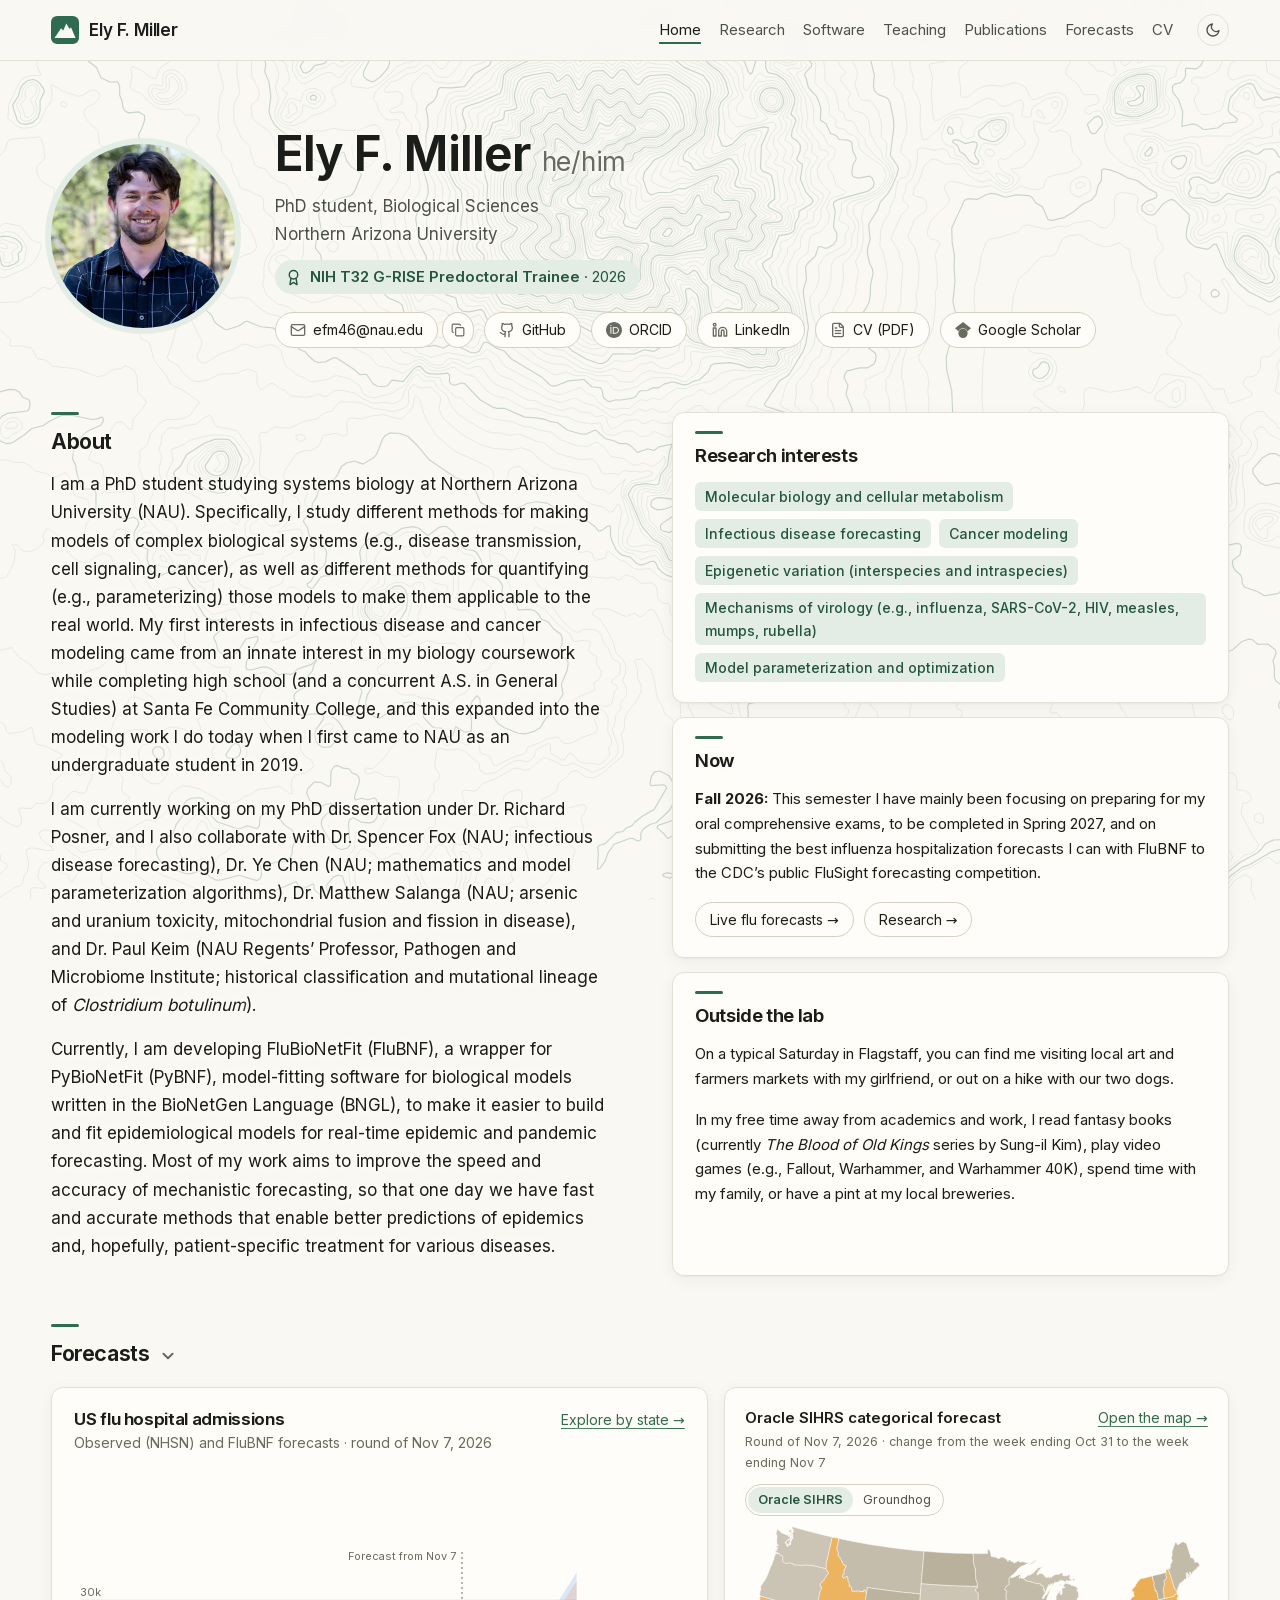
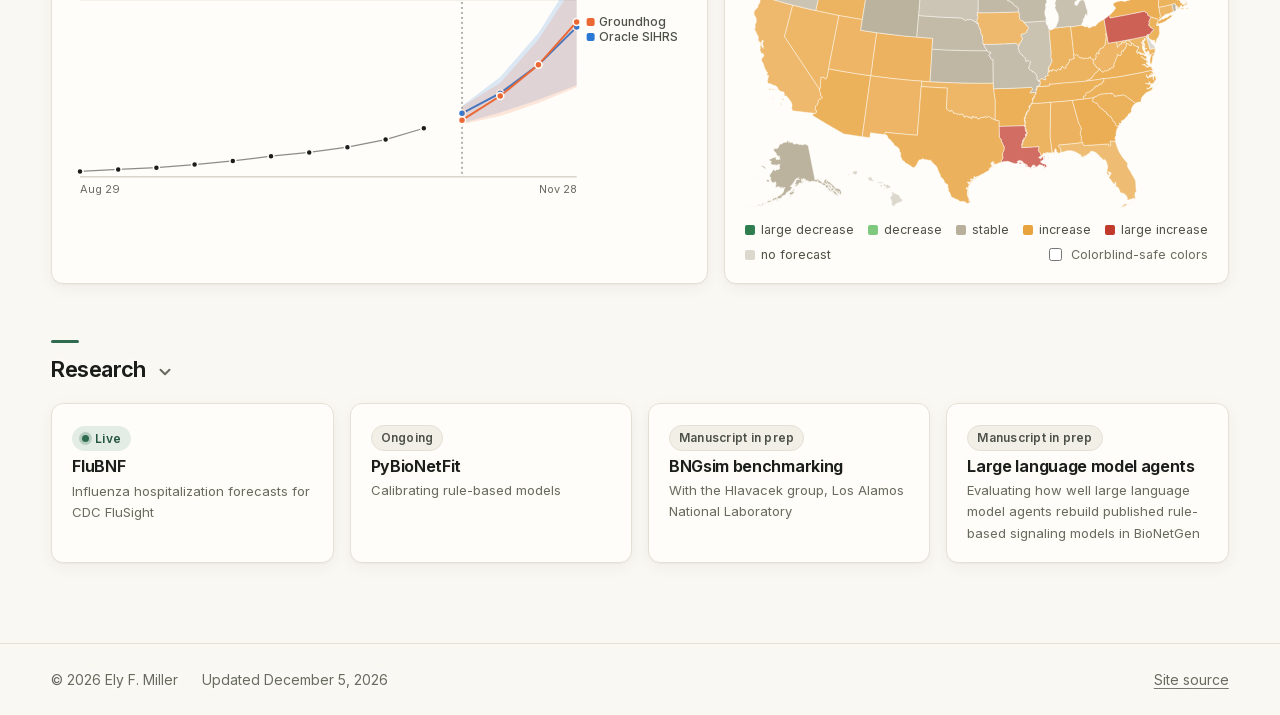
==== commit 3276a2cb: "Home: Outside the lab in the sidebar, columns end level; search icon, site name, profile data, title" ====
--- a/index.html
+++ b/index.html
@@ -3,11 +3,12 @@
 <head>
   <meta charset="utf-8">
   <meta name="viewport" content="width=device-width, initial-scale=1">
-  <title>Ely F. Miller</title>
+  <title>Ely F. Miller · PhD student, Northern Arizona University</title>
   <meta name="description" content="I am a PhD student studying infectious disease forecasting and cancer metabolism through mechanistic modeling at Northern Arizona University.">
   <link rel="canonical" href="https://elymiller.com/">
   <link rel="icon" href="favicon.ico" sizes="any">
   <link rel="icon" href="images/icon.svg" type="image/svg+xml">
+  <link rel="icon" href="images/icon-192.png" type="image/png" sizes="192x192">
   <link rel="icon" href="images/favicon-32.png" type="image/png" sizes="32x32">
   <link rel="apple-touch-icon" href="images/apple-touch-icon.png">
   <link rel="manifest" href="site.webmanifest">
@@ -28,9 +29,16 @@
     "@type": "Person",
     "@id": "https://elymiller.com/#ely",
     "name": "Ely F. Miller",
-    "alternateName": ["Ely Miller", "Ely Finn Miller"],
+    "alternateName": [
+      "Ely Miller",
+      "Ely Finn Miller"
+    ],
+    "givenName": "Ely",
+    "additionalName": "Finn",
+    "familyName": "Miller",
     "url": "https://elymiller.com/",
     "image": "https://elymiller.com/images/ely.jpg",
+    "description": "PhD student studying infectious disease forecasting and cancer metabolism through mechanistic modeling at Northern Arizona University.",
     "jobTitle": "PhD student, Biological Sciences",
     "award": "NIH T32 G-RISE Predoctoral Trainee (2026)",
     "affiliation": {
@@ -38,12 +46,51 @@
       "name": "Northern Arizona University",
       "url": "https://nau.edu"
     },
+    "alumniOf": [
+      {
+        "@type": "CollegeOrUniversity",
+        "name": "Northern Arizona University",
+        "url": "https://nau.edu"
+      },
+      {
+        "@type": "CollegeOrUniversity",
+        "name": "Santa Fe Community College"
+      }
+    ],
+    "knowsAbout": [
+      "Infectious disease forecasting",
+      "Influenza forecasting",
+      "Mechanistic modeling",
+      "Systems biology",
+      "Cancer modeling",
+      "Model parameterization and optimization",
+      "Rule-based modeling",
+      "BioNetGen",
+      "PyBioNetFit"
+    ],
     "email": "mailto:efm46@nau.edu",
     "sameAs": [
       "https://orcid.org/0000-0003-3480-8377",
       "https://github.com/elyfmiller",
-      "https://linkedin.com/in/elymiller"
+      "https://linkedin.com/in/elymiller",
+      "https://scholar.google.com/citations?user=mEPuj_oAAAAJ"
     ]
+  }
+  </script>
+  <script type="application/ld+json">
+  {
+    "@context": "https://schema.org",
+    "@type": "WebSite",
+    "@id": "https://elymiller.com/#site",
+    "name": "Ely F. Miller",
+    "alternateName": [
+      "Ely Miller",
+      "elymiller.com"
+    ],
+    "url": "https://elymiller.com/",
+    "about": {
+      "@id": "https://elymiller.com/#ely"
+    }
   }
   </script>
   <script>try{var t=localStorage.getItem("theme");if(t)document.documentElement.setAttribute("data-theme",t)}catch(e){}</script>
@@ -75,7 +122,7 @@
   <section class="hero">
     <picture><source type="image/webp" srcset="images/ely-368.webp"><img class="photo" src="images/ely-368.jpg" alt="Ely F. Miller" width="184" height="184" fetchpriority="high"></picture>
     <div>
-      <h1>Ely F. Miller <span class="pronouns">he/him</span></h1>
+      <div class="name-line"><h1>Ely F. Miller</h1><span class="pronouns">he/him</span></div>
       <p class="affil">PhD student, Biological Sciences<br>Northern Arizona University</p>
       <!-- Award: CV (Honors and awards, 2026); link: the Arizona Daily Sun story on the grant -->
       <p class="honor"><a href="https://azdailysun.com/news/local/northern-arizona-university-receives-nih-grant-to-support-ph-d-students-in-health-fields/article_e944cf55-12d0-4fd2-a37a-ffa39444e0c6.html"><svg class="ic" aria-hidden="true"><use href="assets/icons.svg#award"/></svg><span><strong>NIH T32 G-RISE Predoctoral Trainee</strong> · 2026</span></a></p>
@@ -98,12 +145,6 @@
       <p>I am currently working on my PhD dissertation under Dr. Richard Posner, and I also collaborate with Dr. Spencer Fox (NAU; infectious disease forecasting), Dr. Ye Chen (NAU; mathematics and model parameterization algorithms), Dr. Matthew Salanga (NAU; arsenic and uranium toxicity, mitochondrial fusion and fission in disease), and Dr. Paul Keim (NAU Regents’ Professor, Pathogen and Microbiome Institute; historical classification and mutational lineage of <i>Clostridium botulinum</i>).</p>
       <p>Currently, I am developing FluBioNetFit (FluBNF), a wrapper for PyBioNetFit (PyBNF), model-fitting software for biological models written in the BioNetGen Language (BNGL), to make it easier to build and fit epidemiological models for real-time epidemic and pandemic forecasting. Most of my work aims to improve the speed and accuracy of mechanistic forecasting, so that one day we have fast and accurate methods that enable better predictions of epidemics and, hopefully, patient-specific treatment for various diseases.</p>
     </section>
-
-    <section class="h-outside" id="outside">
-      <h2>Outside the lab</h2>
-      <p>On a typical Saturday in Flagstaff, you can find me visiting local art and farmers markets with my girlfriend, or out on a hike with our two dogs.</p>
-      <p>In my free time away from academics and work, I read fantasy books (currently <i>The Blood of Old Kings</i> series by Sung-il Kim), play video games (e.g., Fallout, Warhammer, and Warhammer 40K), spend time with my family, or have a pint at my local breweries.</p>
-    </section>
     </div>
     <aside class="home-side" aria-label="At a glance">
     <section class="h-interests side-card" id="interests">
@@ -125,6 +166,12 @@
         <li><a href="forecasts.html">Live flu forecasts →</a></li>
         <li><a href="research.html">Research →</a></li>
       </ul>
+    </section>
+
+    <section class="h-outside side-card" id="outside">
+      <h2>Outside the lab</h2>
+      <p>On a typical Saturday in Flagstaff, you can find me visiting local art and farmers markets with my girlfriend, or out on a hike with our two dogs.</p>
+      <p>In my free time away from academics and work, I read fantasy books (currently <i>The Blood of Old Kings</i> series by Sung-il Kim), play video games (e.g., Fallout, Warhammer, and Warhammer 40K), spend time with my family, or have a pint at my local breweries.</p>
     </section>
     </aside>
   </div>
--- a/assets/css/site.css
+++ b/assets/css/site.css
@@ -222,7 +222,9 @@
 .photo-slot {
   display: grid; place-items: center; color: var(--todo); font-size: 13px; font-style: italic; text-align: center; padding: 16px;
 }
-.pronouns { color: var(--muted); font-weight: 400; font-size: 0.55em; letter-spacing: 0; margin-left: 6px; white-space: nowrap; }
+.name-line { display: flex; flex-wrap: wrap; align-items: baseline; gap: 0 12px; margin: 0 0 8px; }
+.name-line h1 { margin: 0; }
+.pronouns { color: var(--muted); font-weight: 400; font-size: clamp(1.2rem, 3vw, 1.65rem); letter-spacing: -0.01em; white-space: nowrap; }
 .affil { margin: 4px 0 16px; color: var(--ink-2); }
 /* home: the NIH T32 traineeship, a tinted pill between the affiliation and the links */
 .honor { margin: -4px 0 18px; }
@@ -478,10 +480,11 @@
 
 /* ---------- home: current work strip ---------- */
 .featured { display: grid; gap: 16px; grid-template-columns: repeat(2, minmax(0, 1fr)); }
-/* home: the bio and "Outside the lab" in a wide column, with research
-   interests and "Now" as a sidebar that stays in view beside them. On narrow
-   screens the two wrappers dissolve and the four sections stack in reading
-   order: about, interests, now, outside. */
+/* home: the bio in a wide column, with research interests, "Now" and
+   "Outside the lab" as a sidebar of cards beside it; the two columns end
+   level (the last card stretches, or the bio's column does). On narrow
+   screens the wrappers dissolve and the sections stack in reading order:
+   about, interests, now, outside. */
 .home-grid { display: grid; grid-template-columns: minmax(0, 1fr); gap: 0 clamp(32px, 5vw, 72px); margin-top: 64px; }
 .home-grid section { margin-top: 0; padding-bottom: 40px; }
 .home-grid section h2 { margin-top: 0; }
@@ -493,10 +496,16 @@
 .side-card p { font-size: 16px; }
 @media (max-width: 959px) { .side-card { margin-bottom: 40px; } .home-grid section.side-card { padding-bottom: 24px; } }
 @media (min-width: 960px) {
-  .home-grid { grid-template-columns: minmax(0, 1.7fr) minmax(20rem, 1fr); align-items: start; }
-  .home-main, .home-side { display: block; }
-  .home-side { position: sticky; top: 88px; }
+  .home-grid { grid-template-columns: minmax(0, 1fr) minmax(0, 1fr); align-items: stretch; margin-bottom: 48px; }
+  .home-main { display: block; }
+  .home-side { display: flex; flex-direction: column; }
   .home-side section { padding-bottom: 24px; }
+  .home-side .side-card:last-child { flex: 1; }
+  .home-main .h-about { padding-bottom: 0; }
+  .home-side .side-card { padding: 18px 22px 20px; }
+  .home-side .side-card + .side-card { margin-top: 14px; }
+  .home-side .side-card p { font-size: 15px; }
+  .home-side .side-card h2::before { margin-bottom: 10px; }
 }
 .featured .card { display: block; text-decoration: none; color: var(--ink); transition: border-color .15s, transform .15s; }
 .featured a.card:hover { border-color: var(--accent); transform: translateY(-1px); }
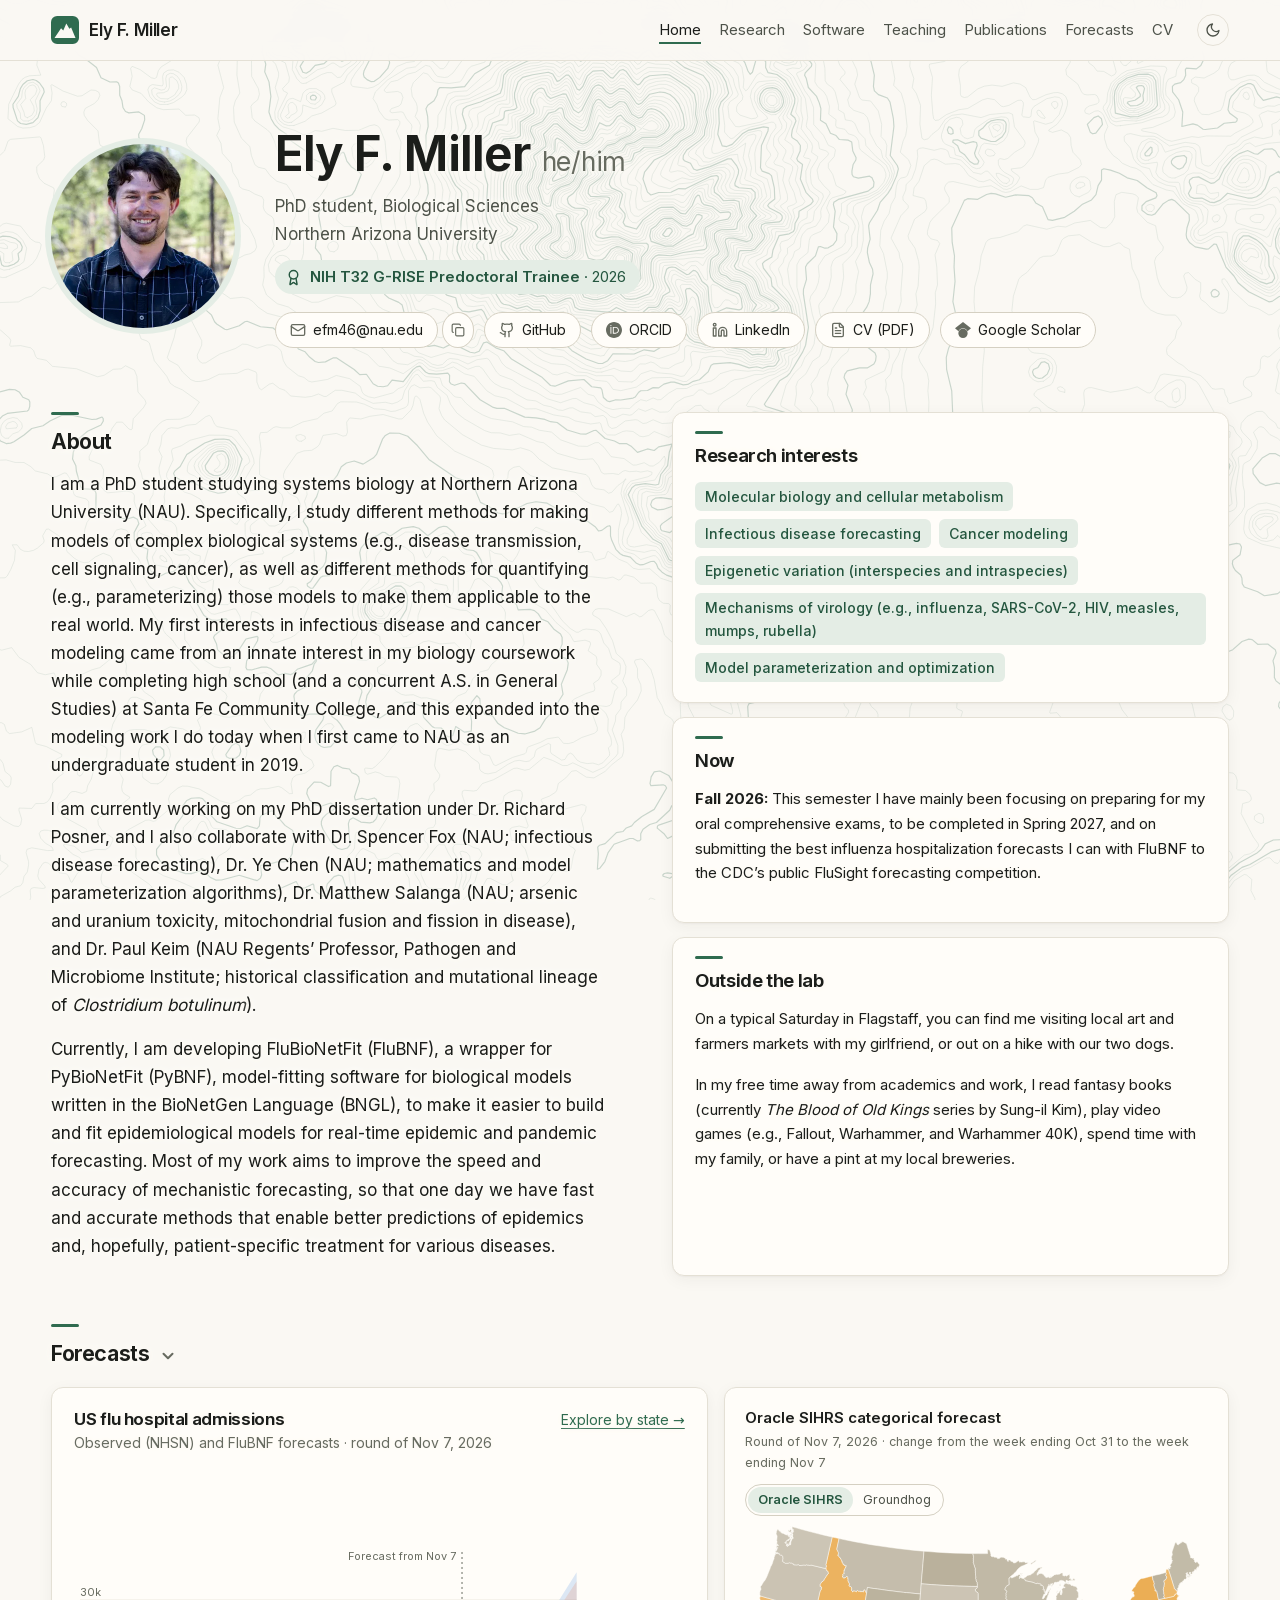
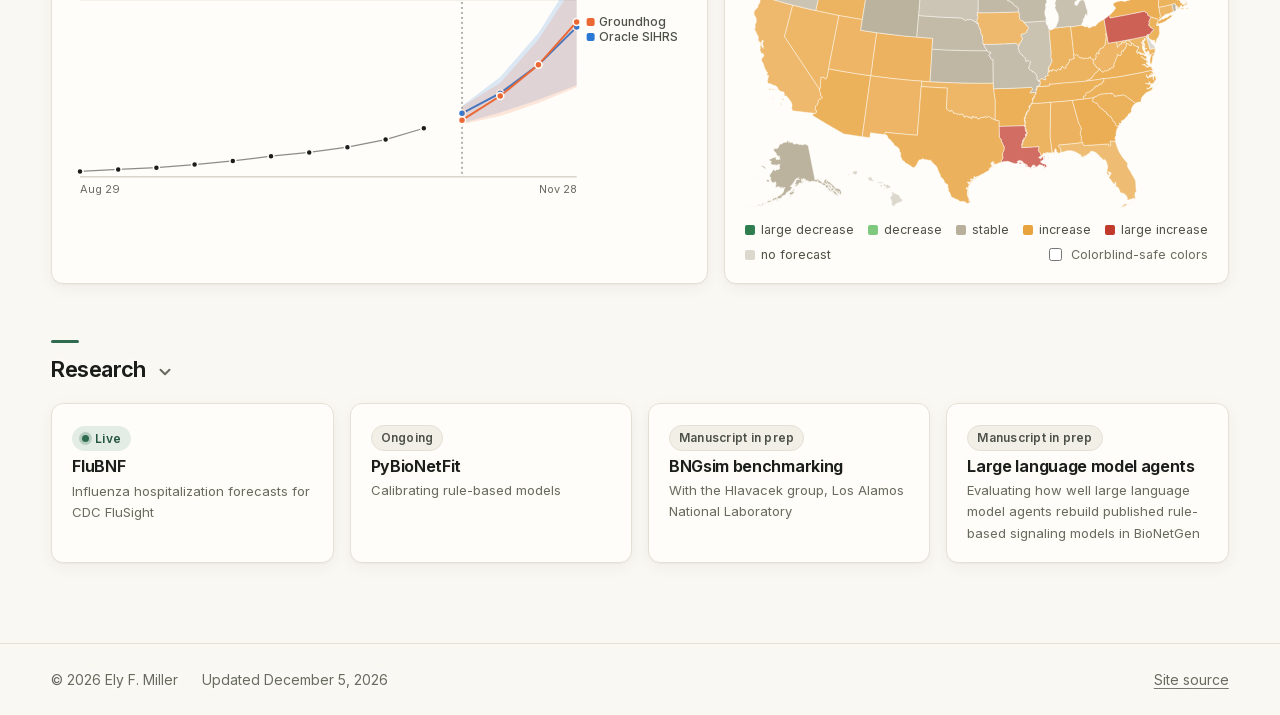
==== commit e522e6f0: "Less repetition: drop forecast summary, fold extra chart options, role-only Software cards, fewer ho" ====
--- a/index.html
+++ b/index.html
@@ -162,10 +162,6 @@
     <section class="h-now side-card" id="now">
       <h2>Now</h2>
       <p><strong>Fall 2026:</strong> This semester I have mainly been focusing on preparing for my oral comprehensive exams, to be completed in Spring 2027, and on submitting the best influenza hospitalization forecasts I can with FluBNF to the CDC’s public FluSight forecasting competition.</p>
-      <ul class="links">
-        <li><a href="forecasts.html">Live flu forecasts →</a></li>
-        <li><a href="research.html">Research →</a></li>
-      </ul>
     </section>
 
     <section class="h-outside side-card" id="outside">
@@ -191,7 +187,6 @@
       <div class="card map-card" id="home-map-card">
         <div class="map-head">
           <p class="map-title"><span id="home-map-model">Oracle SIHRS</span> categorical forecast</p>
-          <a class="go" href="forecasts.html">Open the map →</a>
         </div>
         <p class="meta" id="home-map-when"></p>
         <div class="map-controls">
--- a/assets/css/site.css
+++ b/assets/css/site.css
@@ -147,7 +147,7 @@
    a printed topo map clears the lines behind its labels; controls and tinted
    chips keep their own backgrounds and get none */
 main, .site-footer { text-shadow: 0 0 2px var(--bg), 0 0 6px var(--bg), 0 0 12px var(--bg); }
-main :is(button, .btn, .tags, .seg, .chip, .loc-chip, .fc-sum-weeks, .badge, .pill-links, .usmap-tip, svg, input, select, code) { text-shadow: none; }
+main :is(button, .btn, .tags, .seg, .chip, .loc-chip, .badge, .pill-links, .usmap-tip, svg, input, select, code) { text-shadow: none; }
 img { max-width: 100%; height: auto; display: block; }
 a { color: var(--accent); text-decoration-thickness: 1px; text-underline-offset: 3px; }
 a:hover { text-decoration-thickness: 2px; }
@@ -318,8 +318,15 @@
 .chip:has(input:not(:checked)) .sw { background: transparent; box-shadow: inset 0 0 0 1.5px var(--c); }
 .chip:has(input:focus-visible) { outline: 2px solid var(--accent); outline-offset: 2px; }
 .chip.baseline .sw { background: repeating-linear-gradient(90deg, var(--c) 0 4px, transparent 4px 6px); }
-
-.chart-wrap { position: relative; margin: 8px 0 0; scroll-margin-top: 80px; }
+.chip.prev .sw { background: radial-gradient(circle, var(--c) 1.3px, transparent 1.6px) 0 50% / 4px 4px repeat-x; }
+
+/* the chart sits on a solid card so the background contours stay out of the data */
+.chart-wrap {
+  position: relative; margin: 8px 0 0; scroll-margin-top: 80px;
+  --chart-surface: var(--card); background: var(--card); text-shadow: none;
+  border: 1px solid var(--rule); border-radius: var(--radius); box-shadow: var(--shadow);
+  padding: 14px 8px 6px 4px;
+}
 .chart-wrap svg { width: 100%; height: auto; display: block; overflow: visible; }
 .chart-wrap .grid line { stroke: var(--grid); stroke-width: 1; }
 .chart-wrap .axis text { fill: var(--muted); font-size: 12px; font-variant-numeric: tabular-nums; }
@@ -331,6 +338,26 @@
 .chart-wrap .obs-dot.later { fill: var(--chart-surface); stroke: var(--obs); stroke-width: 1.5; }
 .chart-wrap .crosshair { stroke: var(--muted); stroke-width: 1; }
 .chart-wrap .dlabel { font-size: 12px; fill: var(--ink-2); }
+.chart-wrap .dlabel[data-model] { cursor: default; }
+.chart-wrap .band-lab, .chart-wrap .prev-lab { fill: var(--muted); }
+.chart-wrap .lead { fill: none; stroke: var(--muted); stroke-width: 1; opacity: .6; }
+.chart-wrap .band-edge { fill: none; stroke-width: 1; stroke-opacity: .55; stroke-linejoin: round; }
+.chart-wrap .halo { fill: none; stroke: var(--chart-surface); stroke-width: 6; stroke-linejoin: round; stroke-linecap: round; }
+.chart-wrap .prev-line { fill: none; stroke: var(--muted); stroke-width: 2; stroke-linecap: round; stroke-linejoin: round; stroke-dasharray: 0.1 4.5; opacity: .85; }
+/* the latest observed week, in words; a ring of the background keeps it legible over lines */
+.chart-wrap .anno, .chart-wrap .dlabel { paint-order: stroke; stroke: var(--chart-surface); stroke-width: 4px; stroke-linejoin: round; }
+.chart-wrap .anno { font-size: 12px; fill: var(--muted); }
+.chart-wrap .anno .v { fill: var(--ink); font-weight: 600; }
+/* hovering a model fades the others */
+.chart-wrap [data-model] { transition: opacity .15s; }
+.chart-wrap svg.focusing [data-model]:not(.is-focus) { opacity: .15; }
+/* after a change of place, round or view: the fans open out from the reference line */
+@media (prefers-reduced-motion: no-preference) {
+  .chart-wrap svg.enter .fc-bands, .chart-wrap svg.enter .fc-lines { animation: fc-reveal .7s cubic-bezier(.2, .7, .2, 1) both; }
+  .chart-wrap svg.enter .fc-obs, .chart-wrap svg.enter .fc-prev, .chart-wrap svg.enter .anno { animation: fc-fade .35s ease-out both; }
+}
+@keyframes fc-reveal { from { clip-path: inset(0 100% 0 0); } to { clip-path: inset(0 0 0 0); } }
+@keyframes fc-fade { from { opacity: 0; } to { opacity: 1; } }
 .tooltip {
   position: absolute; pointer-events: none; z-index: 3;
   background: var(--bg); border: 1px solid var(--rule); border-radius: 8px;
@@ -343,21 +370,41 @@
 .tooltip td + td { text-align: right; padding-left: 12px; }
 .tooltip .key { display: inline-block; width: 10px; height: 10px; border-radius: 2px; margin-right: 6px; vertical-align: -1px; }
 .tooltip .rng { color: var(--muted); font-size: 12px; }
+.tooltip .key.prev { background: none; height: 0; width: 12px; border-top: 2.5px dotted var(--muted); border-radius: 0; vertical-align: 3px; }
 .legend { display: flex; flex-wrap: wrap; gap: 6px 18px; font-size: 13px; color: var(--ink-2); margin: 12px 0 0; padding: 0; list-style: none; }
 .legend .k { display: inline-block; vertical-align: -2px; margin-right: 6px; }
 .chart-note { font-size: 13px; color: var(--muted); margin-top: 12px; }
 .empty { padding: 40px 0; color: var(--muted); text-align: center; }
 /* forecast page: controls + rate-change map, actions under the chart */
 .fc-top { display: grid; grid-template-columns: minmax(0, 1fr); gap: 0 32px; align-items: start; }
-/* wide screens: the map stays in view beside the chart, so a click on a
-   state updates the chart next to it */
+/* wide screens: the map sits in a right-hand column beside everything below
+   the intro (chart, table, models, diseases) and stays in view while the page
+   scrolls, so a click on a state updates the chart next to it. Narrower
+   screens: chart, then map, then the rest. */
+.fc-more { min-width: 0; }
 @media (min-width: 1100px) {
   .fc-top { grid-template-columns: minmax(0, 1fr) minmax(24rem, 31rem); }
-  .fc-top .fc-map-box { margin-top: 0; position: sticky; top: 76px; }
-}
+  .fc-top .fc-main { grid-column: 1; grid-row: 1; }
+  .fc-top .fc-more { grid-column: 1; grid-row: 2; }
+  .fc-top .fc-map-box { grid-column: 2; grid-row: 1 / span 2; margin-top: 0; }
+}
+/* follow the page only when the whole map fits on screen */
+@media (min-width: 1100px) and (min-height: 680px) {
+  .fc-top .fc-map-box { position: sticky; top: 76px; }
+}
+/* shorter text up front: Ely's longer paragraphs open with "+" */
+.fc-about { margin: 2px 0 8px; }
+.fc-about[open] > summary { margin-bottom: 4px; }
+.fc-howto { margin-top: 10px; }
+.fc-howto p { font-size: 14px; color: var(--ink-2); max-width: var(--prose); margin: 6px 0 0; }
+.model-cards details.more p { margin: 8px 0 0; }
+.model-cards details.more { margin: 4px 0 10px; }
 .control .seg { align-self: flex-start; }
 .control .seg button { font-size: 13px; white-space: nowrap; }
 .control select:disabled { opacity: .5; }
+/* forecast page: the less-used chart options sit in a "More options" fold */
+.controls .fc-opts { flex-basis: 100%; margin: 0; }
+.fc-opts > .controls { margin: 10px 0 0; }
 .fc-map-box { margin: 32px 0 12px; font-size: 13px; color: var(--muted); }
 .fc-map-box > summary { cursor: pointer; margin-bottom: 8px; color: var(--ink-2); }
 .fc-map-box > summary .hint { color: var(--muted); }
@@ -369,19 +416,6 @@
 .map-controls .seg button { font-size: 12.5px; padding: 3px 10px; white-space: nowrap; }
 .map-extra { display: flex; flex-wrap: wrap; align-items: center; gap: 6px; margin-top: 4px; }
 .map-extra .hint { margin-left: auto; font-size: 12px; }
-/* forecast page: one-line summary above the chart (forecasts.js paintSummary) */
-.fc-summary { margin: 4px 0 14px; }
-.fc-sum-head { margin: 0 0 8px; font-size: 15px; color: var(--ink-2); max-width: none; }
-.fc-sum-head strong { color: var(--ink); font-weight: 600; }
-.fc-sum-weeks { list-style: none; margin: 0; padding: 0; display: flex; flex-wrap: wrap; gap: 6px; }
-.fc-sum-weeks button {
-  display: inline-flex; align-items: center; gap: 7px; font: inherit; font-size: 13px; cursor: pointer;
-  padding: 4px 10px; border-radius: 999px; border: 1px solid var(--rule-2); background: var(--card); color: var(--ink-2);
-}
-.fc-sum-weeks button:hover { border-color: var(--accent); color: var(--ink); }
-.fc-sum-weeks button[aria-pressed="true"] { border-color: var(--accent); box-shadow: 0 0 0 1px var(--accent); color: var(--ink); }
-.fc-sum-weeks .sw { width: 11px; height: 11px; border-radius: 3px; flex: none; }
-.fc-sum-weeks .wk { font-weight: 600; color: var(--ink); }
 .loc-chip {
   font: inherit; font-size: 12.5px; color: var(--ink-2); background: var(--card); cursor: pointer;
   border: 1px solid var(--rule-2); border-radius: 999px; padding: 2px 10px 2px 7px;
@@ -514,7 +548,6 @@
 .spark { padding: 20px 22px 14px; }
 /* home: the forecast chart and the map side by side on wide screens */
 .home-fc { display: grid; gap: 16px; grid-template-columns: minmax(0, 1fr); align-items: stretch; }
-.home-fc .map-card .go { font-size: 14px; color: var(--accent); }
 .home-fc .map-card > .meta { margin: 2px 0 0; font-size: 12.5px; }
 
 /* home: sections the reader can fold away (open by default) */
@@ -651,9 +684,6 @@
 @media (max-width: 640px) {
   .honor a { font-size: 13px; gap: 6px; padding: 5px 12px 5px 9px; }
   .honor .ic { width: 15px; height: 15px; }
-  .fc-sum-weeks { display: grid; grid-template-columns: 1fr 1fr; }
-  .fc-sum-weeks button { font-size: 12px; padding: 3px 8px; gap: 5px; width: 100%; }
-  .fc-sum-weeks .sw { width: 9px; height: 9px; }
   body { font-size: 16px; }
   .site-header .inner { padding-top: 12px; padding-bottom: 12px; gap: 8px 16px; }
   .nav { margin-left: 0; width: 100%; gap: 4px 16px; }
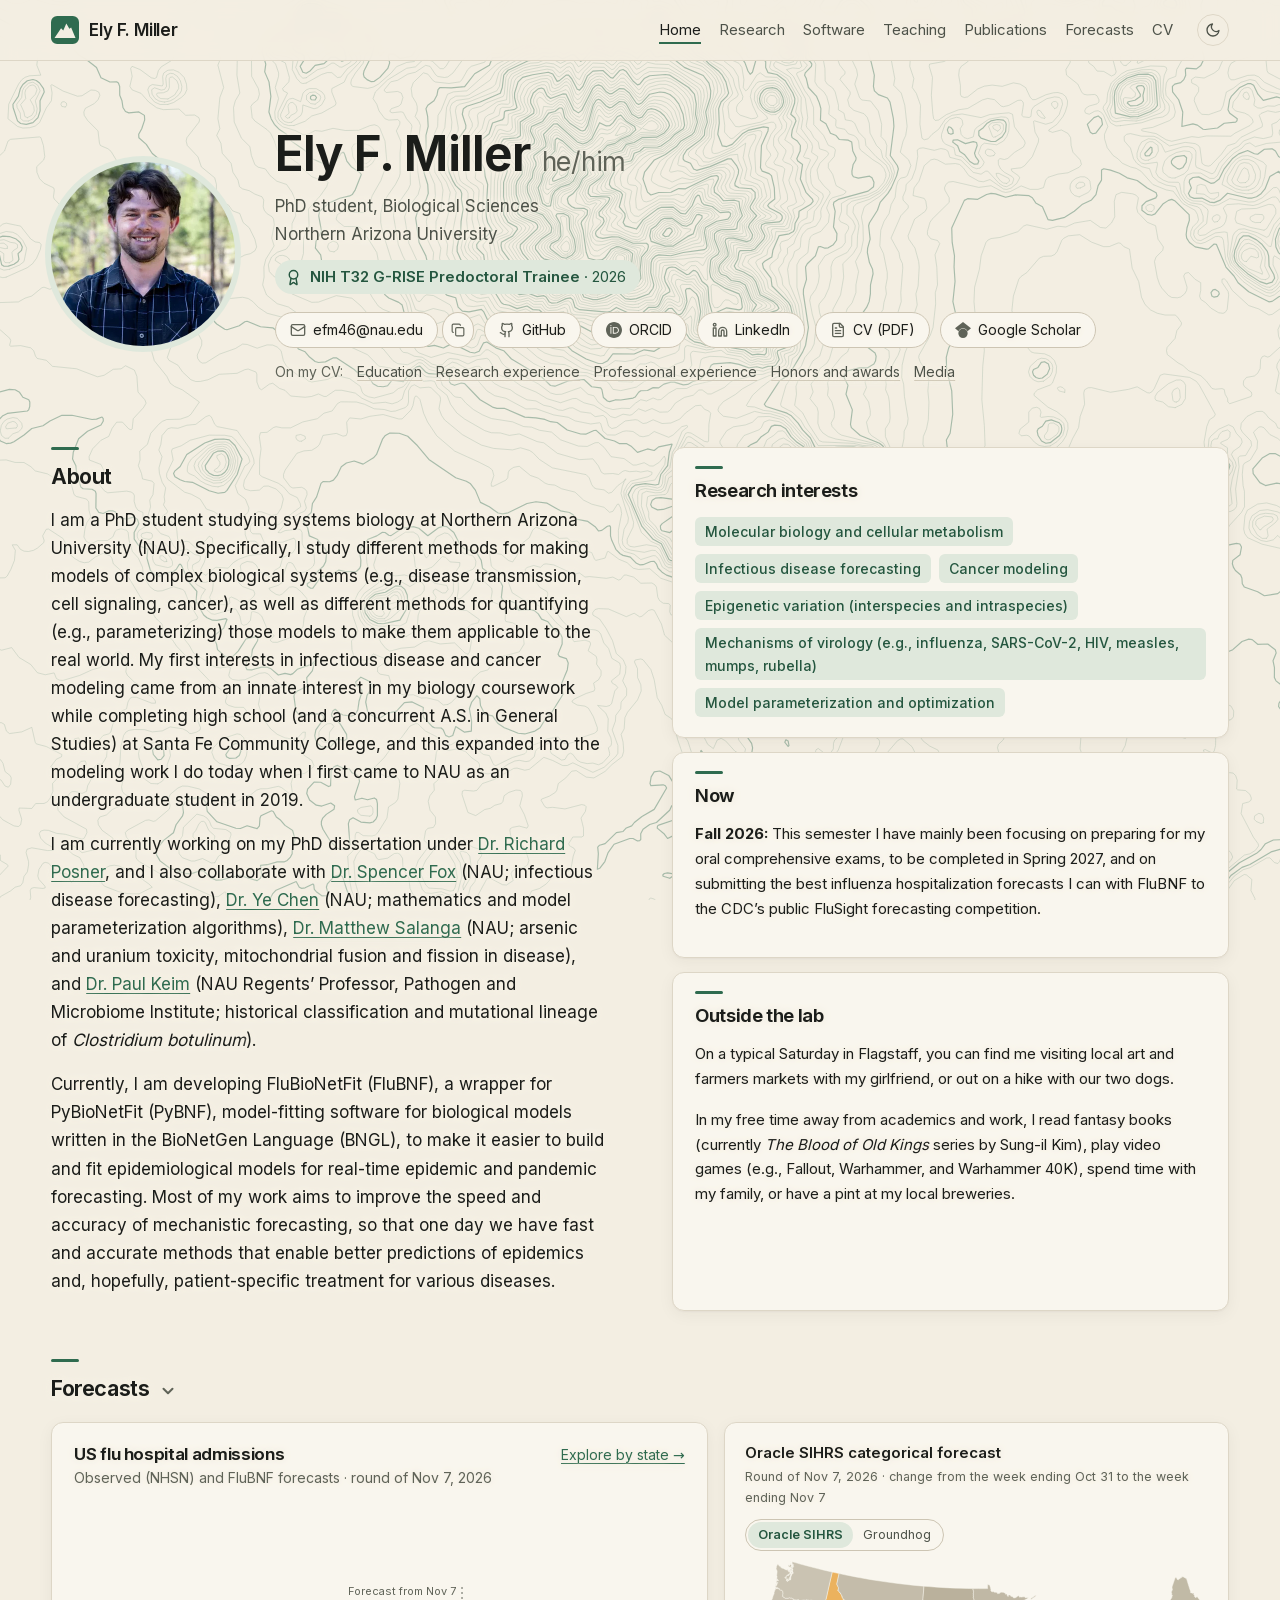
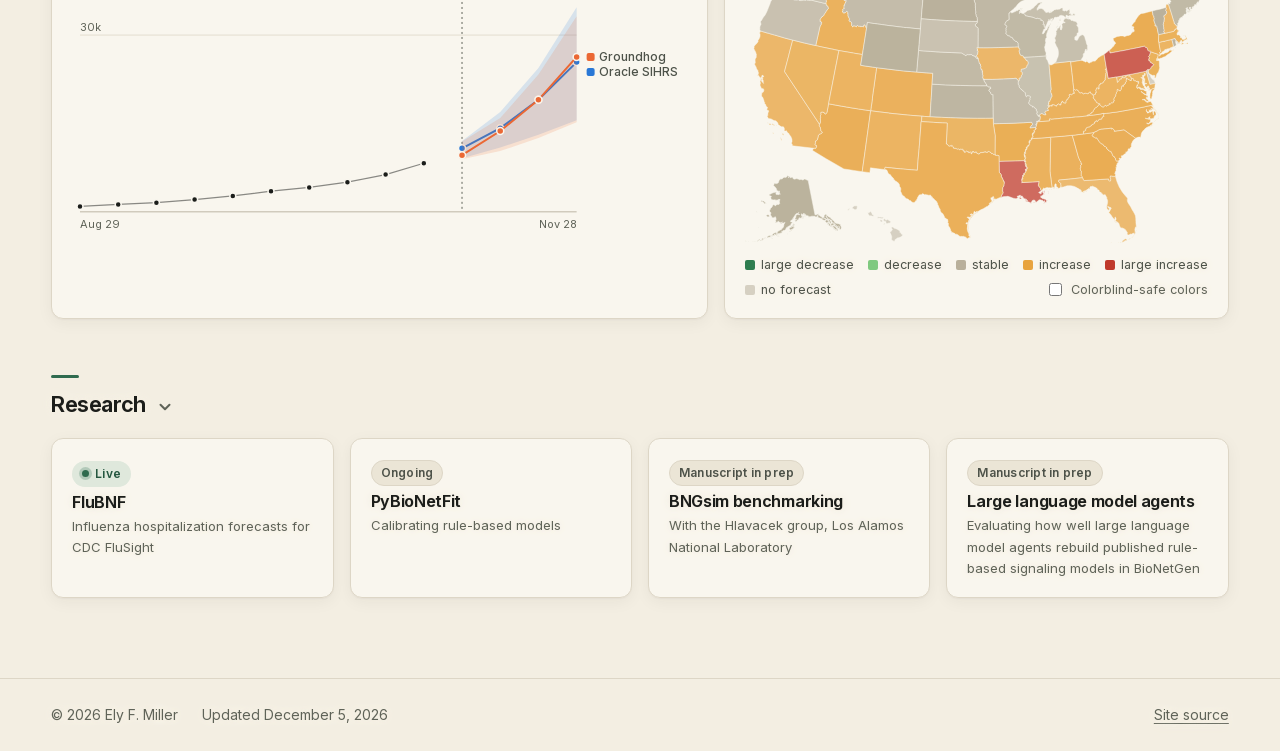
==== commit 924f035e: "Review fixes: model and disease wording, site description, collaborator profile links, CV section li" ====
--- a/index.html
+++ b/index.html
@@ -4,7 +4,7 @@
   <meta charset="utf-8">
   <meta name="viewport" content="width=device-width, initial-scale=1">
   <title>Ely F. Miller · PhD student, Northern Arizona University</title>
-  <meta name="description" content="I am a PhD student studying infectious disease forecasting and cancer metabolism through mechanistic modeling at Northern Arizona University.">
+  <meta name="description" content="I am a PhD student studying infectious disease forecasting and large-scale kinetic systems (e.g., cancer metabolism) through mechanistic modeling at Northern Arizona University.">
   <link rel="canonical" href="https://elymiller.com/">
   <link rel="icon" href="favicon.ico" sizes="any">
   <link rel="icon" href="images/icon.svg" type="image/svg+xml">
@@ -16,7 +16,7 @@
   <meta property="og:type" content="profile">
   <meta property="og:site_name" content="Ely F. Miller">
   <meta property="og:title" content="Ely F. Miller">
-  <meta property="og:description" content="I am a PhD student studying infectious disease forecasting and cancer metabolism through mechanistic modeling at Northern Arizona University.">
+  <meta property="og:description" content="I am a PhD student studying infectious disease forecasting and large-scale kinetic systems (e.g., cancer metabolism) through mechanistic modeling at Northern Arizona University.">
   <meta property="og:url" content="https://elymiller.com/">
   <meta property="og:image" content="https://elymiller.com/images/og-card.jpg">
   <meta property="og:image:width" content="1200">
@@ -38,7 +38,7 @@
     "familyName": "Miller",
     "url": "https://elymiller.com/",
     "image": "https://elymiller.com/images/ely.jpg",
-    "description": "PhD student studying infectious disease forecasting and cancer metabolism through mechanistic modeling at Northern Arizona University.",
+    "description": "PhD student studying infectious disease forecasting and large-scale kinetic systems (e.g., cancer metabolism) through mechanistic modeling at Northern Arizona University.",
     "jobTitle": "PhD student, Biological Sciences",
     "award": "NIH T32 G-RISE Predoctoral Trainee (2026)",
     "affiliation": {
@@ -134,6 +134,15 @@
         <li><a href="files/Ely_Miller_CV.pdf"><svg class="ic" aria-hidden="true"><use href="assets/icons.svg#file"/></svg>CV (PDF)</a></li>
         <li><a href="https://scholar.google.com/citations?user=mEPuj_oAAAAJ"><svg class="ic" aria-hidden="true"><use href="assets/icons.svg#scholar"/></svg>Google Scholar</a></li>
       </ul>
+      <!-- straight to CV sections (class rubric: education, work history, awards, press); labels are the CV's own headings -->
+      <nav class="cv-jump" aria-label="CV sections">
+        <span>On my CV:</span>
+        <a href="cv.html#education">Education</a>
+        <a href="cv.html#research">Research experience</a>
+        <a href="cv.html#professional">Professional experience</a>
+        <a href="cv.html#awards">Honors and awards</a>
+        <a href="cv.html#media">Media</a>
+      </nav>
     </div>
   </section>
 
@@ -142,7 +151,7 @@
     <section class="h-about" id="about">
       <h2>About</h2>
       <p>I am a PhD student studying systems biology at Northern Arizona University (NAU). Specifically, I study different methods for making models of complex biological systems (e.g., disease transmission, cell signaling, cancer), as well as different methods for quantifying (e.g., parameterizing) those models to make them applicable to the real world. My first interests in infectious disease and cancer modeling came from an innate interest in my biology coursework while completing high school (and a concurrent A.S. in General Studies) at Santa Fe Community College, and this expanded into the modeling work I do today when I first came to NAU as an undergraduate student in 2019.</p>
-      <p>I am currently working on my PhD dissertation under Dr. Richard Posner, and I also collaborate with Dr. Spencer Fox (NAU; infectious disease forecasting), Dr. Ye Chen (NAU; mathematics and model parameterization algorithms), Dr. Matthew Salanga (NAU; arsenic and uranium toxicity, mitochondrial fusion and fission in disease), and Dr. Paul Keim (NAU Regents’ Professor, Pathogen and Microbiome Institute; historical classification and mutational lineage of <i>Clostridium botulinum</i>).</p>
+      <p>I am currently working on my PhD dissertation under <a href="https://scholar.google.com/citations?user=dFQPC2wAAAAJ">Dr. Richard Posner</a>, and I also collaborate with <a href="https://www.linkedin.com/in/spencer-fox/">Dr. Spencer Fox</a> (NAU; infectious disease forecasting), <a href="https://scholar.google.com/citations?user=8vKdCHcAAAAJ">Dr. Ye Chen</a> (NAU; mathematics and model parameterization algorithms), <a href="https://www.linkedin.com/in/matthew-salanga-0aaa1735/">Dr. Matthew Salanga</a> (NAU; arsenic and uranium toxicity, mitochondrial fusion and fission in disease), and <a href="https://www.linkedin.com/in/paulkeim/">Dr. Paul Keim</a> (NAU Regents’ Professor, Pathogen and Microbiome Institute; historical classification and mutational lineage of <i>Clostridium botulinum</i>).</p>
       <p>Currently, I am developing FluBioNetFit (FluBNF), a wrapper for PyBioNetFit (PyBNF), model-fitting software for biological models written in the BioNetGen Language (BNGL), to make it easier to build and fit epidemiological models for real-time epidemic and pandemic forecasting. Most of my work aims to improve the speed and accuracy of mechanistic forecasting, so that one day we have fast and accurate methods that enable better predictions of epidemics and, hopefully, patient-specific treatment for various diseases.</p>
     </section>
     </div>
--- a/assets/css/site.css
+++ b/assets/css/site.css
@@ -26,24 +26,24 @@
    surfaces (scripts: dataviz validate_palette.js). */
 :root {
   color-scheme: light;
-  --bg: #faf8f3;
-  --surface: #f2efe7;
-  --card: #fffdf9;
+  --bg: #f3eee2;
+  --surface: #ebe5d6;
+  --card: #f9f6ee;
   --ink: #1b1d1a;
   --ink-2: #4d5249;
-  --muted: #676b60;
-  --rule: #e4e0d5;
-  --rule-2: #d5d0c2;
+  --muted: #5f6358;
+  --rule: #ddd6c6;
+  --rule-2: #cdc5b3;
   --accent: #2f6b4f;          /* the one accent: pine */
-  --accent-soft: #e4ede5;
+  --accent-soft: #dfe8dc;
   --accent-ink: #24563f;
   --todo: #7c7f75;
   --shadow: 0 1px 2px rgb(40 36 20 / 0.04), 0 4px 16px rgb(40 36 20 / 0.05);
 
   /* chart roles (validated categorical slots 1-3 + neutral baseline) */
-  --chart-surface: #faf8f3;
-  --grid: #ebe7dc;
-  --axis: #c6c1b3;
+  --chart-surface: #f3eee2;
+  --grid: #e3ddcf;
+  --axis: #bdb6a5;
   --obs: #1b1d1a;
   --s-oracle: #2a78d6;
   --s-groundhog: #eb6834;
@@ -54,10 +54,10 @@
      same in both themes, and its colourblind-safe alternative */
   --cat-0: #2e7d4f; --cat-1: #7fc97f; --cat-2: #b9b09b; --cat-3: #e8a33d; --cat-4: #c0392b;
   --cvd-0: #2c7bb6; --cvd-1: #abd9e9; --cvd-2: #b9b09b; --cvd-3: #fdae61; --cvd-4: #d7191c;
-  --map-nodata: #dcd8cd;
+  --map-nodata: #d6d0c2;
 
   /* background contours (assets/img/topo.svg) */
-  --topo-ink: rgb(47 107 79 / 0.24);
+  --topo-ink: rgb(47 107 79 / 0.38);
 
   --font: "Inter", "Inter Fallback", system-ui, -apple-system, "Segoe UI", Roboto, sans-serif;
   --measure: 46rem;
@@ -475,6 +475,23 @@
 .card h3 { margin: 0 0 2px; display: flex; align-items: center; gap: 8px; }
 .card h3 .sw { width: 12px; height: 12px; border-radius: 3px; background: var(--c); flex: none; }
 .card code { font-size: 13px; color: var(--muted); }
+/* forecast page: relative WIS table (data/scores.json) */
+.scores-card { margin-top: 16px; padding-top: 10px; }
+table.scores { margin-top: 0; font-size: 15px; }
+table.scores thead th { text-align: right; vertical-align: bottom; }
+table.scores thead th[colspan] { text-align: center; border-bottom-color: var(--rule-2); }
+table.scores thead th:first-child { text-align: left; }
+table.scores tbody th { text-align: left; font-weight: 600; font-size: 15px; color: var(--ink); }
+table.scores tbody th .sw { width: 12px; height: 12px; border-radius: 3px; background: var(--c); vertical-align: -1px; margin-right: 8px; }
+table.scores tr.ref th, table.scores tr.ref td { color: var(--muted); font-weight: 400; }
+table.scores tbody tr:last-child > * { border-bottom: 0; }
+table.scores + table.scores { margin-top: 18px; }
+@media (max-width: 560px) {
+  .scores-card { padding-left: 14px; padding-right: 14px; }
+  table.scores, table.scores tbody th { font-size: 14px; }
+  table.scores th, table.scores td { padding-left: 5px; padding-right: 5px; }
+}
+.scores-note { font-size: 13px; color: var(--muted); margin: 10px 0 0; max-width: var(--prose); }
 .disease { display: grid; grid-template-columns: 9rem 1fr; gap: 4px 24px; padding: 14px 0; border-top: 1px solid var(--rule); }
 .disease:first-of-type { border-top: 0; }
 .status { font-size: 12px; font-weight: 600; text-transform: uppercase; letter-spacing: 0.06em; color: var(--muted); }
@@ -511,6 +528,12 @@
 details.more > summary::before { content: "+"; font-weight: 600; width: 1em; text-align: center; }
 details.more[open] > summary::before { content: "–"; }
 details.more[open] > summary .closed, details.more:not([open]) > summary .opened { display: none; }
+
+/* home: links straight to CV sections, under the profile links */
+.cv-jump { display: flex; flex-wrap: wrap; gap: 4px 14px; margin-top: 12px; font-size: 14px; align-items: baseline; }
+.cv-jump span { color: var(--muted); }
+.cv-jump a { color: var(--ink-2); text-decoration: underline; text-decoration-color: var(--rule-2); text-underline-offset: 3px; }
+.cv-jump a:hover { color: var(--accent-ink); text-decoration-color: currentColor; }
 
 /* ---------- home: current work strip ---------- */
 .featured { display: grid; gap: 16px; grid-template-columns: repeat(2, minmax(0, 1fr)); }
@@ -686,7 +709,15 @@
   .honor .ic { width: 15px; height: 15px; }
   body { font-size: 16px; }
   .site-header .inner { padding-top: 12px; padding-bottom: 12px; gap: 8px 16px; }
-  .nav { margin-left: 0; width: 100%; gap: 4px 16px; }
+  /* phones: the header scrolls away with the page, and the menu is one row
+     that scrolls sideways (fades at the edge while more is hidden there) */
+  .site-header { position: static; }
+  .nav { margin-left: 0; width: 100%; gap: 16px; flex-wrap: nowrap; overflow-x: auto; scrollbar-width: none;
+         padding: 2px 0 6px; -webkit-mask-image: linear-gradient(90deg, #000 calc(100% - 32px), transparent);
+         mask-image: linear-gradient(90deg, #000 calc(100% - 32px), transparent); }
+  .nav.at-end { -webkit-mask-image: none; mask-image: none; }
+  .nav::-webkit-scrollbar { display: none; }
+  .nav a { flex: none; white-space: nowrap; }
   .theme-toggle { position: absolute; right: 16px; top: 10px; }
   .site-header .inner { position: relative; padding-right: 60px; }
   .hero { grid-template-columns: 1fr; gap: 20px; }
